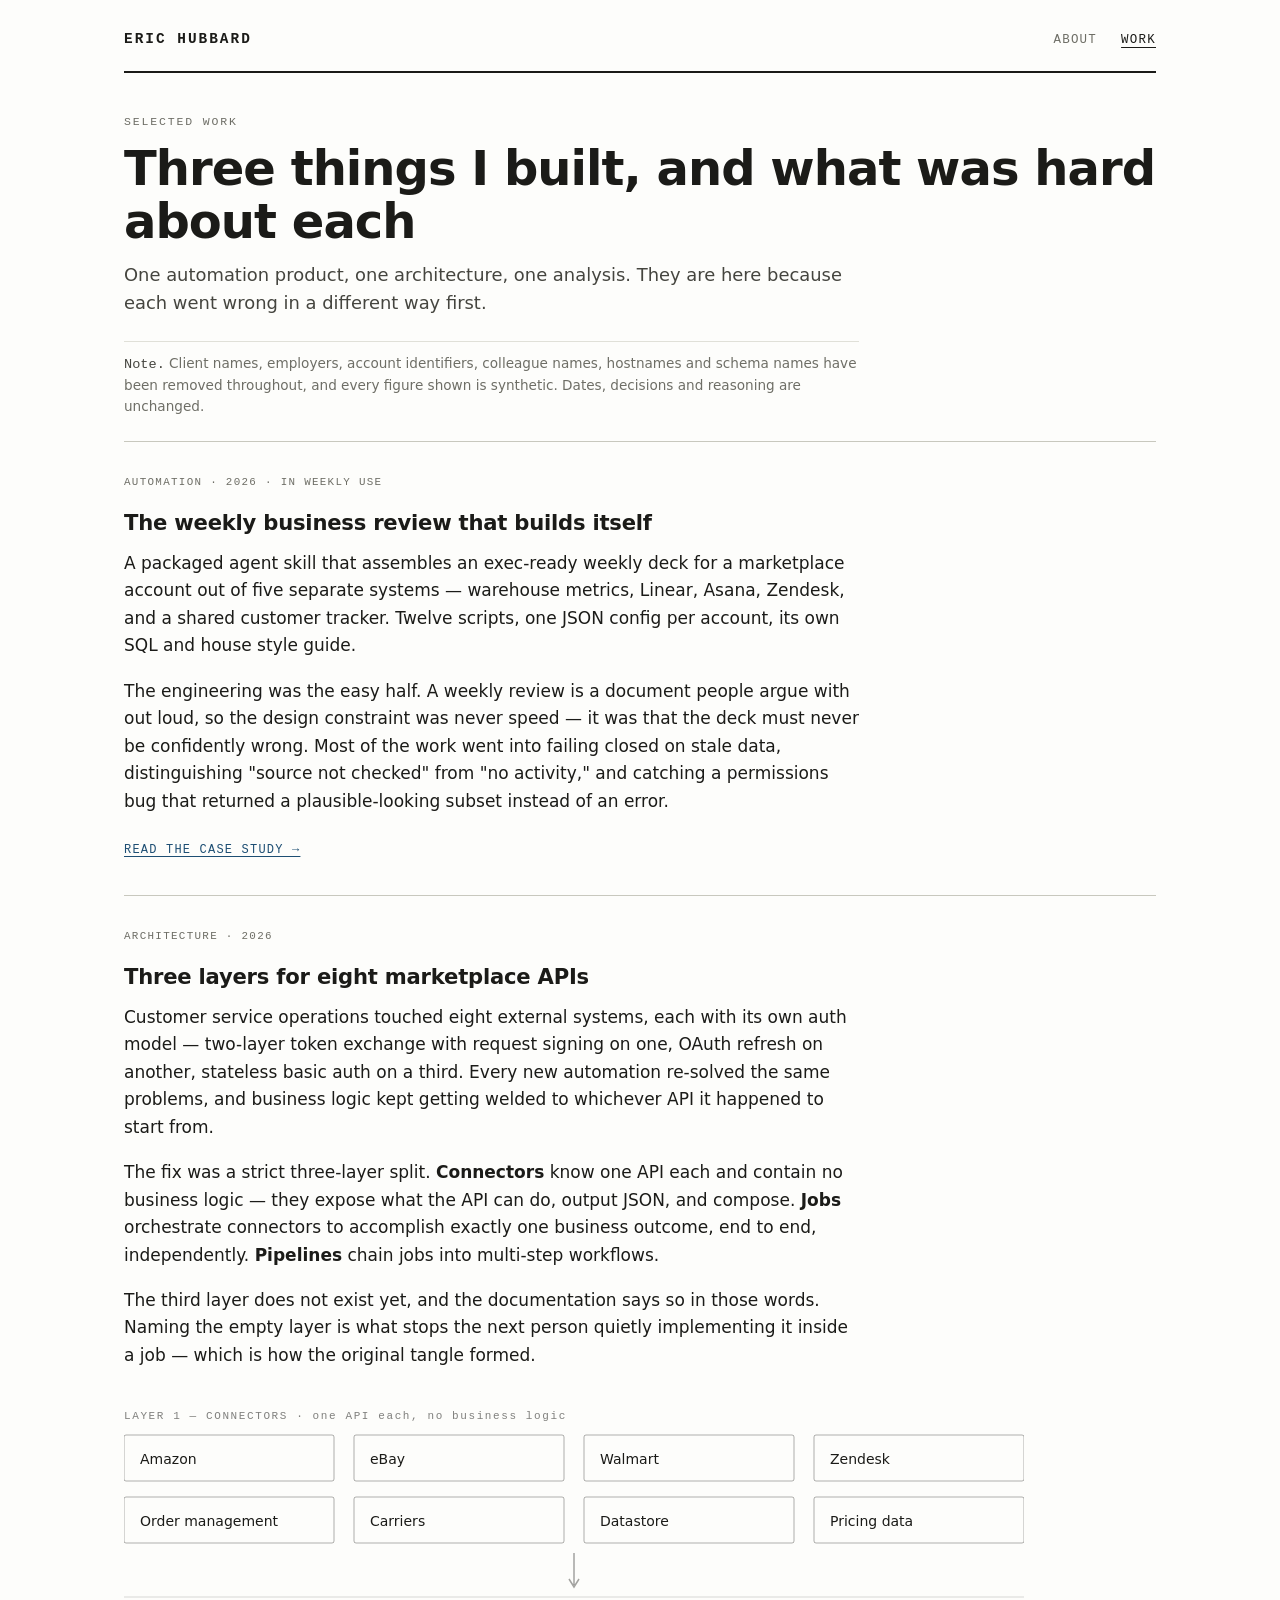
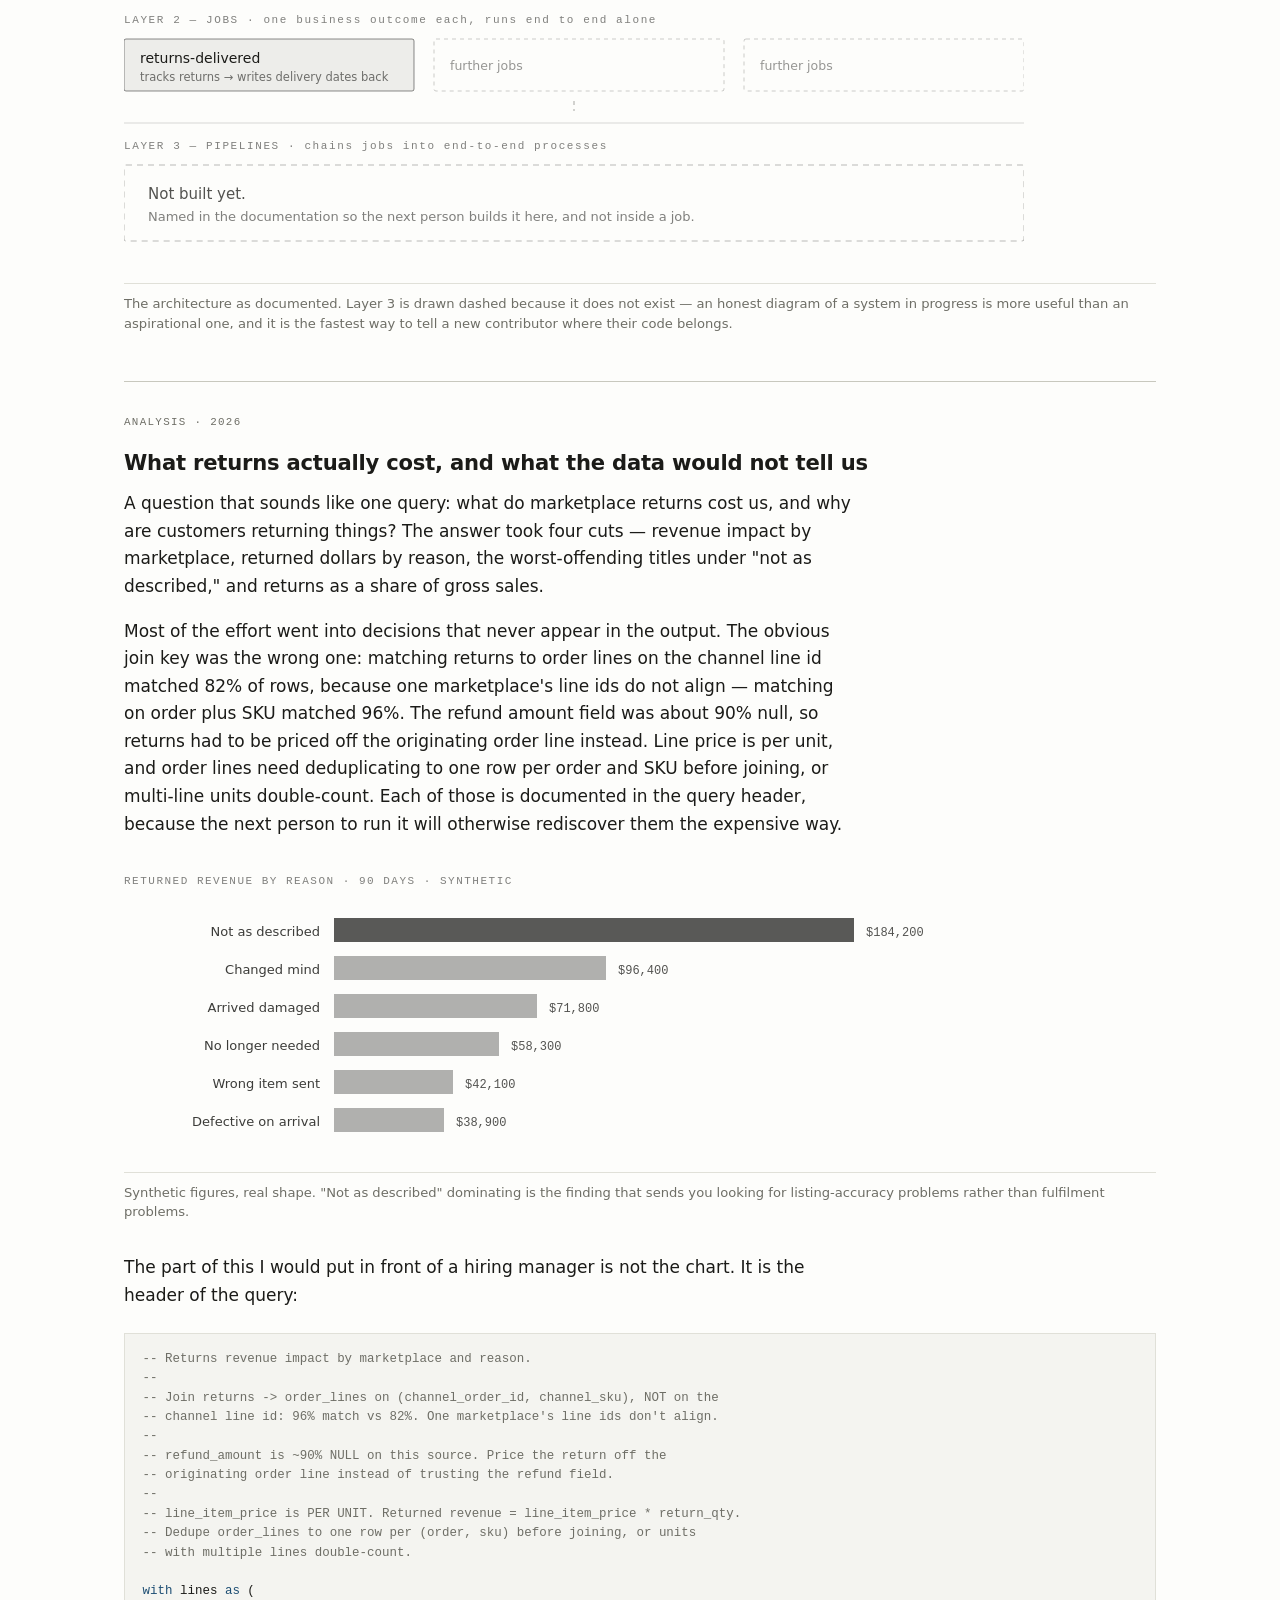
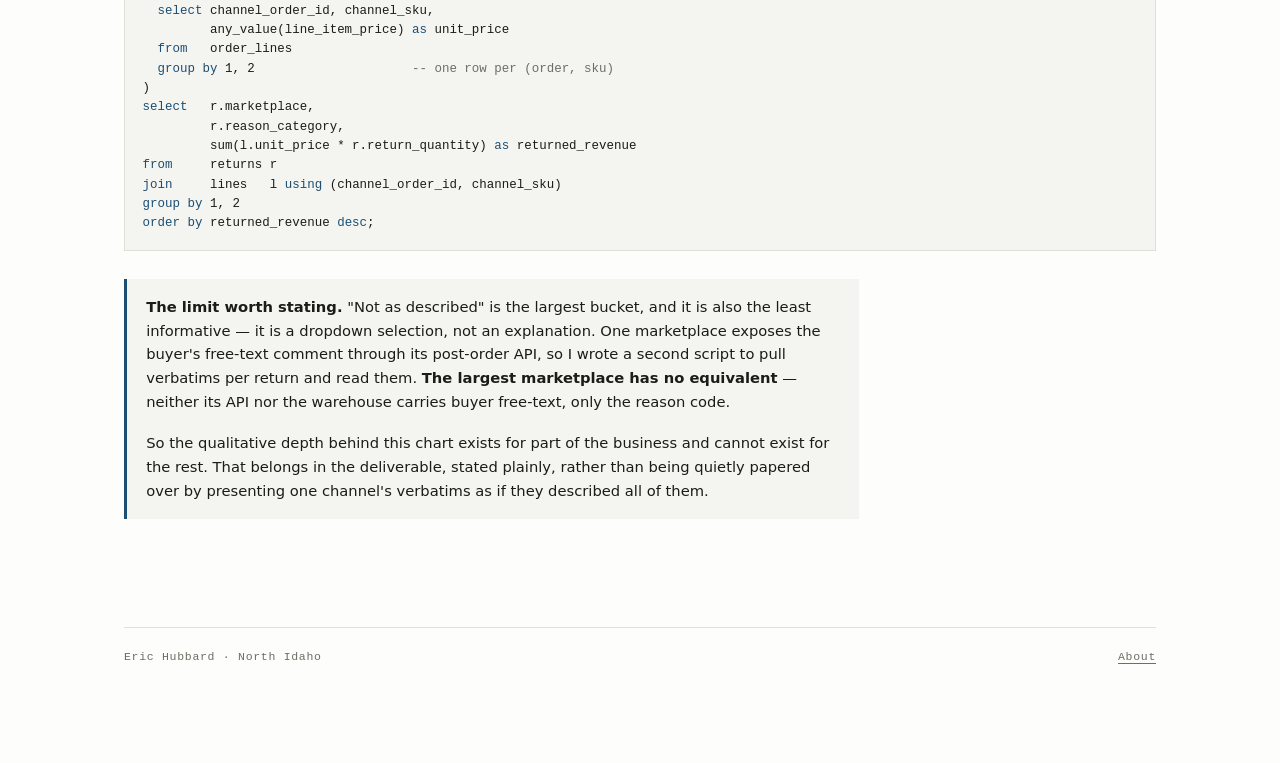
==== work/index.html @ 41212f6d "Initial site: two pages, one case study, synthetic sample deck Static HTML, one stylesheet, no build" ====
<!doctype html>
<html lang="en">
<head>
<meta charset="utf-8">
<meta name="viewport" content="width=device-width, initial-scale=1">
<title>Selected work — Eric Hubbard</title>
<meta name="description" content="Three worked examples: an agent-run weekly business review pipeline, a layered marketplace connector architecture, and a returns revenue analysis.">
<link rel="canonical" href="https://erichubbard.io/work/">
<meta property="og:title" content="Selected work — Eric Hubbard">
<meta property="og:description" content="An agent-run weekly business review pipeline, a layered marketplace connector architecture, and a returns revenue analysis.">
<meta property="og:type" content="website">
<meta property="og:url" content="https://erichubbard.io/work/">
<link rel="stylesheet" href="/style.css">
<link rel="icon" href="data:image/svg+xml,<svg xmlns='http://www.w3.org/2000/svg' viewBox='0 0 16 16'><text y='13' font-size='13' font-family='monospace' font-weight='bold'>E</text></svg>">
</head>
<body>
<div class="page">

<header class="masthead">
  <a class="wordmark" href="/">Eric Hubbard</a>
  <nav>
    <a href="/">About</a>
    <a href="/work/" aria-current="page">Work</a>
  </nav>
</header>

<main>

  <p class="eyebrow">Selected work</p>
  <h1>Three things I built, and what was hard about each</h1>
  <div class="col">
    <p class="lede">One automation product, one architecture, one analysis. They are here because
    each went wrong in a different way first.</p>
    <p class="note"><span class="marker">Note.</span> Client names, employers, account identifiers,
    colleague names, hostnames and schema names have been removed throughout, and every figure shown
    is synthetic. Dates, decisions and reasoning are unchanged.</p>
  </div>

  <!-- 1 -->
  <article class="entry">
    <p class="status">Automation · 2026 · in weekly use</p>
    <h2>The weekly business review that builds itself</h2>
    <div class="col">
      <p>A packaged agent skill that assembles an exec-ready weekly deck for a marketplace account
      out of five separate systems — warehouse metrics, Linear, Asana, Zendesk, and a shared
      customer tracker. Twelve scripts, one JSON config per account, its own SQL and house style
      guide.</p>
      <p>The engineering was the easy half. A weekly review is a document people argue with out
      loud, so the design constraint was never speed — it was that the deck must never be
      confidently wrong. Most of the work went into failing closed on stale data, distinguishing
      "source not checked" from "no activity," and catching a permissions bug that returned a
      plausible-looking subset instead of an error.</p>
      <p><a class="readmore" href="/work/wbr-exec-brief/">Read the case study →</a></p>
    </div>
  </article>

  <!-- 2 -->
  <article class="entry">
    <p class="status">Architecture · 2026</p>
    <h2>Three layers for eight marketplace APIs</h2>
    <div class="col">
      <p>Customer service operations touched eight external systems, each with its own auth model —
      two-layer token exchange with request signing on one, OAuth refresh on another, stateless
      basic auth on a third. Every new automation re-solved the same problems, and business logic
      kept getting welded to whichever API it happened to start from.</p>
      <p>The fix was a strict three-layer split. <strong>Connectors</strong> know one API each and
      contain no business logic — they expose what the API can do, output JSON, and compose.
      <strong>Jobs</strong> orchestrate connectors to accomplish exactly one business outcome, end
      to end, independently. <strong>Pipelines</strong> chain jobs into multi-step workflows.</p>
      <p>The third layer does not exist yet, and the documentation says so in those words. Naming
      the empty layer is what stops the next person quietly implementing it inside a job — which is
      how the original tangle formed.</p>
    </div>

    <figure>
      <div class="fig-scroll">
      <svg viewBox="0 0 900 470" role="img" aria-labelledby="archtitle archdesc" style="max-width:900px">
        <title id="archtitle">Three-layer connector architecture</title>
        <desc id="archdesc">Layer one holds eight single-purpose API connectors. Layer two holds jobs that orchestrate them, of which one is built. Layer three, pipelines, is drawn dashed because it has not been built.</desc>
        <g fill="none" stroke="currentColor" opacity="0.16">
          <line x1="0" y1="196" x2="900" y2="196" stroke-width="1"/>
          <line x1="0" y1="322" x2="900" y2="322" stroke-width="1"/>
        </g>

        <!-- layer 1 -->
        <text x="0" y="18" font-family="ui-monospace, Menlo, monospace" font-size="11" letter-spacing="1.6" fill="currentColor" opacity="0.55">LAYER 1 — CONNECTORS · one API each, no business logic</text>
        <g font-family="ui-sans-serif, system-ui, sans-serif" font-size="14" fill="currentColor">
          <g stroke="currentColor" stroke-opacity="0.35" fill="none">
            <rect x="0"   y="34" width="210" height="46" rx="2"/>
            <rect x="230" y="34" width="210" height="46" rx="2"/>
            <rect x="460" y="34" width="210" height="46" rx="2"/>
            <rect x="690" y="34" width="210" height="46" rx="2"/>
            <rect x="0"   y="96" width="210" height="46" rx="2"/>
            <rect x="230" y="96" width="210" height="46" rx="2"/>
            <rect x="460" y="96" width="210" height="46" rx="2"/>
            <rect x="690" y="96" width="210" height="46" rx="2"/>
          </g>
          <text x="16"  y="63">Amazon</text>
          <text x="246" y="63">eBay</text>
          <text x="476" y="63">Walmart</text>
          <text x="706" y="63">Zendesk</text>
          <text x="16"  y="125">Order management</text>
          <text x="246" y="125">Carriers</text>
          <text x="476" y="125">Datastore</text>
          <text x="706" y="125">Pricing data</text>
        </g>

        <!-- arrow -->
        <g stroke="currentColor" stroke-opacity="0.4" fill="none">
          <line x1="450" y1="152" x2="450" y2="184" stroke-width="1.5"/>
          <path d="M445 178 L450 186 L455 178" stroke-width="1.5"/>
        </g>

        <!-- layer 2 -->
        <text x="0" y="222" font-family="ui-monospace, Menlo, monospace" font-size="11" letter-spacing="1.6" fill="currentColor" opacity="0.55">LAYER 2 — JOBS · one business outcome each, runs end to end alone</text>
        <g font-family="ui-sans-serif, system-ui, sans-serif" font-size="14" fill="currentColor">
          <rect x="0" y="238" width="290" height="52" rx="2" fill="currentColor" fill-opacity="0.07" stroke="currentColor" stroke-opacity="0.5"/>
          <text x="16" y="262">returns-delivered</text>
          <text x="16" y="280" font-size="11.5" opacity="0.6">tracks returns → writes delivery dates back</text>

          <g stroke="currentColor" stroke-opacity="0.22" stroke-dasharray="4 4" fill="none">
            <rect x="310" y="238" width="290" height="52" rx="2"/>
            <rect x="620" y="238" width="280" height="52" rx="2"/>
          </g>
          <text x="326" y="269" font-size="12.5" opacity="0.45">further jobs</text>
          <text x="636" y="269" font-size="12.5" opacity="0.45">further jobs</text>
        </g>

        <!-- arrow -->
        <g stroke="currentColor" stroke-opacity="0.25" fill="none" stroke-dasharray="4 4">
          <line x1="450" y1="300" x2="450" y2="310" stroke-width="1.5"/>
        </g>

        <!-- layer 3 -->
        <text x="0" y="348" font-family="ui-monospace, Menlo, monospace" font-size="11" letter-spacing="1.6" fill="currentColor" opacity="0.55">LAYER 3 — PIPELINES · chains jobs into end-to-end processes</text>
        <rect x="0" y="364" width="900" height="76" rx="2" fill="none" stroke="currentColor" stroke-opacity="0.3" stroke-dasharray="6 5"/>
        <text x="24" y="398" font-family="ui-sans-serif, system-ui, sans-serif" font-size="15" fill="currentColor" opacity="0.75">Not built yet.</text>
        <text x="24" y="420" font-family="ui-sans-serif, system-ui, sans-serif" font-size="13" fill="currentColor" opacity="0.55">Named in the documentation so the next person builds it here, and not inside a job.</text>
      </svg>
      </div>
      <figcaption>The architecture as documented. Layer 3 is drawn dashed because it does not exist —
      an honest diagram of a system in progress is more useful than an aspirational one, and it is
      the fastest way to tell a new contributor where their code belongs.</figcaption>
    </figure>
  </article>

  <!-- 3 -->
  <article class="entry">
    <p class="status">Analysis · 2026</p>
    <h2>What returns actually cost, and what the data would not tell us</h2>
    <div class="col">
      <p>A question that sounds like one query: what do marketplace returns cost us, and why are
      customers returning things? The answer took four cuts — revenue impact by marketplace, returned
      dollars by reason, the worst-offending titles under "not as described," and returns as a share
      of gross sales.</p>
      <p>Most of the effort went into decisions that never appear in the output. The obvious join key
      was the wrong one: matching returns to order lines on the channel line id matched 82% of rows,
      because one marketplace's line ids do not align — matching on order plus SKU matched 96%. The
      refund amount field was about 90% null, so returns had to be priced off the originating order
      line instead. Line price is per unit, and order lines need deduplicating to one row per order
      and SKU before joining, or multi-line units double-count. Each of those is documented in the
      query header, because the next person to run it will otherwise rediscover them the expensive
      way.</p>
    </div>

    <figure>
      <div class="fig-scroll chart">
      <svg viewBox="0 0 860 290" role="img" aria-labelledby="rettitle retdesc" style="max-width:860px">
        <title id="rettitle">Returned revenue by reason category</title>
        <desc id="retdesc">Horizontal bar chart of synthetic returned revenue by reason. Not as described leads at 184,200 dollars, followed by changed mind at 96,400, arrived damaged at 71,800, no longer needed at 58,300, wrong item sent at 42,100 and defective on arrival at 38,900.</desc>
        <g font-family="ui-sans-serif, system-ui, sans-serif" font-size="13" fill="currentColor">
          <text x="0" y="14" font-family="ui-monospace, Menlo, monospace" font-size="11" letter-spacing="1.5" opacity="0.55">RETURNED REVENUE BY REASON · 90 DAYS · SYNTHETIC</text>

          <g text-anchor="end" opacity="0.85">
            <text x="196" y="66">Not as described</text>
            <text x="196" y="104">Changed mind</text>
            <text x="196" y="142">Arrived damaged</text>
            <text x="196" y="180">No longer needed</text>
            <text x="196" y="218">Wrong item sent</text>
            <text x="196" y="256">Defective on arrival</text>
          </g>

          <g fill="currentColor">
            <rect x="210" y="48"  width="520" height="24" opacity="0.72"/>
            <rect x="210" y="86"  width="272" height="24" opacity="0.34"/>
            <rect x="210" y="124" width="203" height="24" opacity="0.34"/>
            <rect x="210" y="162" width="165" height="24" opacity="0.34"/>
            <rect x="210" y="200" width="119" height="24" opacity="0.34"/>
            <rect x="210" y="238" width="110" height="24" opacity="0.34"/>
          </g>

          <g font-family="ui-monospace, Menlo, monospace" font-size="12" opacity="0.75">
            <text x="742" y="66">$184,200</text>
            <text x="494" y="104">$96,400</text>
            <text x="425" y="142">$71,800</text>
            <text x="387" y="180">$58,300</text>
            <text x="341" y="218">$42,100</text>
            <text x="332" y="256">$38,900</text>
          </g>
        </g>
      </svg>
      </div>
      <figcaption>Synthetic figures, real shape. "Not as described" dominating is the finding that
      sends you looking for listing-accuracy problems rather than fulfilment problems.</figcaption>
    </figure>

    <div class="col">
      <p>The part of this I would put in front of a hiring manager is not the chart. It is the
      header of the query:</p>
    </div>

<pre><code><span class="c">-- Returns revenue impact by marketplace and reason.
--
-- Join returns -> order_lines on (channel_order_id, channel_sku), NOT on the
-- channel line id: 96% match vs 82%. One marketplace's line ids don't align.
--
-- refund_amount is ~90% NULL on this source. Price the return off the
-- originating order line instead of trusting the refund field.
--
-- line_item_price is PER UNIT. Returned revenue = line_item_price * return_qty.
-- Dedupe order_lines to one row per (order, sku) before joining, or units
-- with multiple lines double-count.</span>

<span class="k">with</span> lines <span class="k">as</span> (
  <span class="k">select</span> channel_order_id, channel_sku,
         any_value(line_item_price) <span class="k">as</span> unit_price
  <span class="k">from</span>   order_lines
  <span class="k">group by</span> 1, 2                     <span class="c">-- one row per (order, sku)</span>
)
<span class="k">select</span>   r.marketplace,
         r.reason_category,
         sum(l.unit_price * r.return_quantity) <span class="k">as</span> returned_revenue
<span class="k">from</span>     returns r
<span class="k">join</span>     lines   l <span class="k">using</span> (channel_order_id, channel_sku)
<span class="k">group by</span> 1, 2
<span class="k">order by</span> returned_revenue <span class="k">desc</span>;</code></pre>

    <div class="col">
      <div class="callout">
        <p><strong>The limit worth stating.</strong> "Not as described" is the largest bucket, and it
        is also the least informative — it is a dropdown selection, not an explanation. One
        marketplace exposes the buyer's free-text comment through its post-order API, so I wrote a
        second script to pull verbatims per return and read them. <strong>The largest marketplace has
        no equivalent</strong> — neither its API nor the warehouse carries buyer free-text, only the
        reason code.</p>
        <p>So the qualitative depth behind this chart exists for part of the business and cannot
        exist for the rest. That belongs in the deliverable, stated plainly, rather than being
        quietly papered over by presenting one channel's verbatims as if they described all of them.</p>
      </div>
    </div>
  </article>

</main>

<footer class="site-foot">
  <span>Eric Hubbard · North Idaho</span>
  <span><a href="/">About</a></span>
</footer>

</div>
</body>
</html>
---- style.css ----
/* erichubbard.io — data-document register
   One stylesheet, no build step, no external requests. */

:root {
  --paper:      #fdfdfb;
  --paper-sunk: #f4f4f0;
  --ink:        #1b1b18;
  --ink-soft:   #45453f;
  --ink-muted:  #6e6e66;
  --rule:       #e0e0d8;
  --rule-hard:  #c8c8be;
  --accent:     #1d4e73;
  --pos:        #2c6a4c;
  --neg:        #97302c;

  --sans: ui-sans-serif, system-ui, -apple-system, "Segoe UI", Roboto, "Helvetica Neue", Arial, sans-serif;
  --mono: ui-monospace, SFMono-Regular, "SF Mono", Menlo, Consolas, "Liberation Mono", monospace;

  --measure: 68ch;
  --wide: 1080px;
}

@media (prefers-color-scheme: dark) {
  :root:not([data-theme="light"]) {
    --paper:      #131315;
    --paper-sunk: #1b1b1e;
    --ink:        #e9e9e3;
    --ink-soft:   #c2c2ba;
    --ink-muted:  #8c8c84;
    --rule:       #2c2c30;
    --rule-hard:  #3d3d42;
    --accent:     #7fb2d8;
    --pos:        #6fbf94;
    --neg:        #e08b86;
  }
}

*, *::before, *::after { box-sizing: border-box; }

html { -webkit-text-size-adjust: 100%; }

body {
  margin: 0;
  background: var(--paper);
  color: var(--ink);
  font-family: var(--sans);
  font-size: 17px;
  line-height: 1.62;
  font-feature-settings: "kern" 1;
  -webkit-font-smoothing: antialiased;
}

/* ---------- layout ---------- */

.page {
  max-width: var(--wide);
  margin: 0 auto;
  padding: 0 1.5rem 6rem;
}

.col { max-width: var(--measure); }

.rule { border: 0; border-top: 1px solid var(--rule); margin: 3rem 0; }
.rule-hard { border-top-color: var(--rule-hard); }

/* ---------- masthead ---------- */

.masthead {
  display: flex;
  flex-wrap: wrap;
  gap: 1rem 2rem;
  align-items: baseline;
  justify-content: space-between;
  padding: 1.75rem 0 1.25rem;
  border-bottom: 2px solid var(--ink);
  margin-bottom: 2.5rem;
}

.masthead .wordmark {
  font-family: var(--mono);
  font-size: 0.9rem;
  letter-spacing: 0.14em;
  text-transform: uppercase;
  font-weight: 700;
  color: var(--ink);
  text-decoration: none;
}

.masthead nav {
  display: flex;
  gap: 1.5rem;
  font-family: var(--mono);
  font-size: 0.78rem;
  letter-spacing: 0.1em;
  text-transform: uppercase;
}

.masthead nav a { color: var(--ink-muted); text-decoration: none; }
.masthead nav a:hover,
.masthead nav a[aria-current="page"] { color: var(--ink); text-decoration: underline; text-underline-offset: 4px; }

/* ---------- type ---------- */

h1 {
  font-size: clamp(2rem, 1.4rem + 2.4vw, 3rem);
  line-height: 1.12;
  letter-spacing: -0.02em;
  margin: 0 0 0.75rem;
  font-weight: 650;
}

h2 {
  font-size: 1.32rem;
  line-height: 1.28;
  letter-spacing: -0.01em;
  margin: 3rem 0 0.85rem;
  font-weight: 640;
}

h3 {
  font-size: 1.02rem;
  margin: 2rem 0 0.5rem;
  font-weight: 640;
}

p { margin: 0 0 1.1rem; }

a { color: var(--accent); text-underline-offset: 3px; }

.eyebrow {
  font-family: var(--mono);
  font-size: 0.72rem;
  letter-spacing: 0.16em;
  text-transform: uppercase;
  color: var(--ink-muted);
  margin: 0 0 0.6rem;
}

.lede {
  font-size: 1.12rem;
  line-height: 1.55;
  color: var(--ink-soft);
}

.standfirst {
  font-size: 1.05rem;
  color: var(--ink-soft);
  border-left: 3px solid var(--rule-hard);
  padding-left: 1.1rem;
  margin: 0 0 2rem;
}

strong { font-weight: 640; }

/* ---------- metadata block ---------- */

.meta {
  display: grid;
  grid-template-columns: repeat(auto-fit, minmax(150px, 1fr));
  gap: 1.25rem 2rem;
  padding: 1.1rem 0;
  border-top: 1px solid var(--rule);
  border-bottom: 1px solid var(--rule);
  margin: 0 0 2.5rem;
}

.meta dt {
  font-family: var(--mono);
  font-size: 0.66rem;
  letter-spacing: 0.14em;
  text-transform: uppercase;
  color: var(--ink-muted);
  margin-bottom: 0.3rem;
}

.meta dd { margin: 0; font-size: 0.92rem; line-height: 1.4; }

/* ---------- tables ---------- */

.table-wrap { margin: 1.5rem 0; }

table {
  width: 100%;
  border-collapse: collapse;
  font-size: 0.88rem;
}

caption {
  text-align: left;
  font-family: var(--mono);
  font-size: 0.68rem;
  letter-spacing: 0.14em;
  text-transform: uppercase;
  color: var(--ink-muted);
  padding-bottom: 0.6rem;
}

th, td {
  text-align: right;
  padding: 0.5rem 0.7rem;
  border-bottom: 1px solid var(--rule);
}

th:first-child, td:first-child { text-align: left; padding-left: 0; }
th:last-child,  td:last-child  { padding-right: 0; }

thead th {
  font-family: var(--mono);
  font-size: 0.66rem;
  letter-spacing: 0.1em;
  text-transform: uppercase;
  color: var(--ink-muted);
  font-weight: 500;
  border-bottom: 1px solid var(--rule-hard);
}

tbody td.num, tbody th.num { font-family: var(--mono); font-variant-numeric: tabular-nums; }
tbody th { font-weight: 500; }

.pos { color: var(--pos); }
.neg { color: var(--neg); }

/* Small-screen table plan: metric tables restack as labelled rows rather than
   scrolling sideways. Any table that opts out keeps a scroll container. */
@media (max-width: 620px) {
  table.stack thead { position: absolute; width: 1px; height: 1px; overflow: hidden; clip: rect(0 0 0 0); }
  table.stack tbody tr {
    display: block;
    padding: 0.7rem 0;
    border-bottom: 1px solid var(--rule);
  }
  table.stack tbody th, table.stack tbody td { border: 0; padding: 0.12rem 0; display: flex; justify-content: space-between; gap: 1.5rem; text-align: right; }
  table.stack tbody th:first-child, table.stack tbody td:first-child { padding-left: 0; }
  table.stack tbody tr > :first-child {
    font-weight: 640;
    margin-bottom: 0.3rem;
    display: block;
    text-align: left;
  }
  table.stack tbody td::before {
    content: attr(data-label);
    font-family: var(--mono);
    font-size: 0.64rem;
    letter-spacing: 0.12em;
    text-transform: uppercase;
    color: var(--ink-muted);
    text-align: left;
  }
  .scroll-x { overflow-x: auto; }
}

/* ---------- figures, notes, code ---------- */

figure { margin: 2rem 0; }

figure svg { display: block; width: 100%; height: auto; }

/* Diagrams carry their own type, so scaling them to a phone width makes the
   labels unreadable. Below their legibility floor they scroll instead. */
.fig-scroll { overflow-x: auto; overscroll-behavior-x: contain; }
.fig-scroll > svg { min-width: 660px; }
.fig-scroll.chart > svg { min-width: 560px; }

figcaption {
  font-size: 0.82rem;
  color: var(--ink-muted);
  line-height: 1.5;
  margin-top: 0.75rem;
  padding-top: 0.6rem;
  border-top: 1px solid var(--rule);
}

.note {
  font-size: 0.85rem;
  line-height: 1.55;
  color: var(--ink-muted);
  border-top: 1px solid var(--rule);
  padding-top: 0.7rem;
  margin: 1.5rem 0;
}

.note .marker { font-family: var(--mono); color: var(--ink-soft); }

.callout {
  background: var(--paper-sunk);
  border-left: 3px solid var(--accent);
  padding: 1rem 1.2rem;
  margin: 1.75rem 0;
  font-size: 0.92rem;
}
.callout p:last-child { margin-bottom: 0; }

pre {
  background: var(--paper-sunk);
  border: 1px solid var(--rule);
  padding: 1rem 1.1rem;
  overflow-x: auto;
  font-family: var(--mono);
  font-size: 0.78rem;
  line-height: 1.55;
  margin: 1.5rem 0;
}

code { font-family: var(--mono); font-size: 0.86em; }
pre code { font-size: inherit; }

.c { color: var(--ink-muted); }
.k { color: var(--accent); }

/* ---------- judgment call list ---------- */

.calls { list-style: none; margin: 1.5rem 0; padding: 0; counter-reset: call; }

.calls > li {
  counter-increment: call;
  border-top: 1px solid var(--rule);
  padding: 1.1rem 0 0.4rem 3rem;
  position: relative;
}

.calls > li::before {
  content: counter(call, decimal-leading-zero);
  position: absolute;
  left: 0;
  top: 1.15rem;
  font-family: var(--mono);
  font-size: 0.78rem;
  color: var(--ink-muted);
}

.calls h3 { margin: 0 0 0.4rem; }
.calls p { font-size: 0.94rem; margin-bottom: 0.8rem; }

/* ---------- work index cards ---------- */

.entry {
  border-top: 1px solid var(--rule-hard);
  padding: 2rem 0 1rem;
}

.entry h2 { margin-top: 0; }

.entry .status {
  font-family: var(--mono);
  font-size: 0.68rem;
  letter-spacing: 0.12em;
  text-transform: uppercase;
  color: var(--ink-muted);
}

.readmore {
  font-family: var(--mono);
  font-size: 0.75rem;
  letter-spacing: 0.1em;
  text-transform: uppercase;
  display: inline-block;
  margin-top: 0.5rem;
}

/* ---------- about page ---------- */

.intro {
  display: grid;
  grid-template-columns: 132px 1fr;
  gap: 2rem;
  align-items: start;
  margin-bottom: 2.5rem;
}

.intro img {
  width: 132px;
  height: 132px;
  object-fit: cover;
  border-radius: 2px;
  filter: grayscale(0.55) contrast(1.03);
  background: var(--paper-sunk);
}

.photo-placeholder {
  width: 132px;
  height: 132px;
  background: var(--paper-sunk);
  border: 1px dashed var(--rule-hard);
  display: grid;
  place-items: center;
  font-family: var(--mono);
  font-size: 0.6rem;
  letter-spacing: 0.1em;
  text-transform: uppercase;
  color: var(--ink-muted);
  text-align: center;
  padding: 0.5rem;
}

@media (max-width: 560px) {
  .intro { grid-template-columns: 1fr; gap: 1.25rem; }
}

.roles { margin: 1.5rem 0; }

.role {
  display: grid;
  grid-template-columns: 1fr auto;
  gap: 0.35rem 1.5rem;
  padding: 0.95rem 0;
  border-top: 1px solid var(--rule);
}

.role .title { font-weight: 620; }
.role .org { color: var(--ink-soft); font-size: 0.94rem; grid-column: 1; }
.role .when {
  font-family: var(--mono);
  font-size: 0.74rem;
  color: var(--ink-muted);
  white-space: nowrap;
  grid-row: 1;
  grid-column: 2;
  padding-top: 0.2rem;
}

.skills {
  font-size: 0.9rem;
  color: var(--ink-soft);
  line-height: 1.9;
}

.contact {
  display: flex;
  flex-wrap: wrap;
  gap: 0.6rem 1.75rem;
  font-family: var(--mono);
  font-size: 0.84rem;
  padding: 1rem 0;
  border-top: 1px solid var(--rule);
  border-bottom: 1px solid var(--rule);
}

/* ---------- footer ---------- */

.site-foot {
  border-top: 1px solid var(--rule);
  margin-top: 4rem;
  padding-top: 1.25rem;
  font-family: var(--mono);
  font-size: 0.72rem;
  letter-spacing: 0.06em;
  color: var(--ink-muted);
  display: flex;
  flex-wrap: wrap;
  gap: 0.5rem 1.5rem;
  justify-content: space-between;
}

.site-foot a { color: var(--ink-muted); }

/* ---------- synthetic-data banner ---------- */

.synthetic-banner {
  background: var(--paper-sunk);
  border: 1px solid var(--rule-hard);
  border-left: 3px solid var(--neg);
  padding: 0.85rem 1.1rem;
  font-size: 0.85rem;
  line-height: 1.5;
  margin: 0 0 2rem;
  color: var(--ink-soft);
}

.synthetic-banner strong { color: var(--ink); }
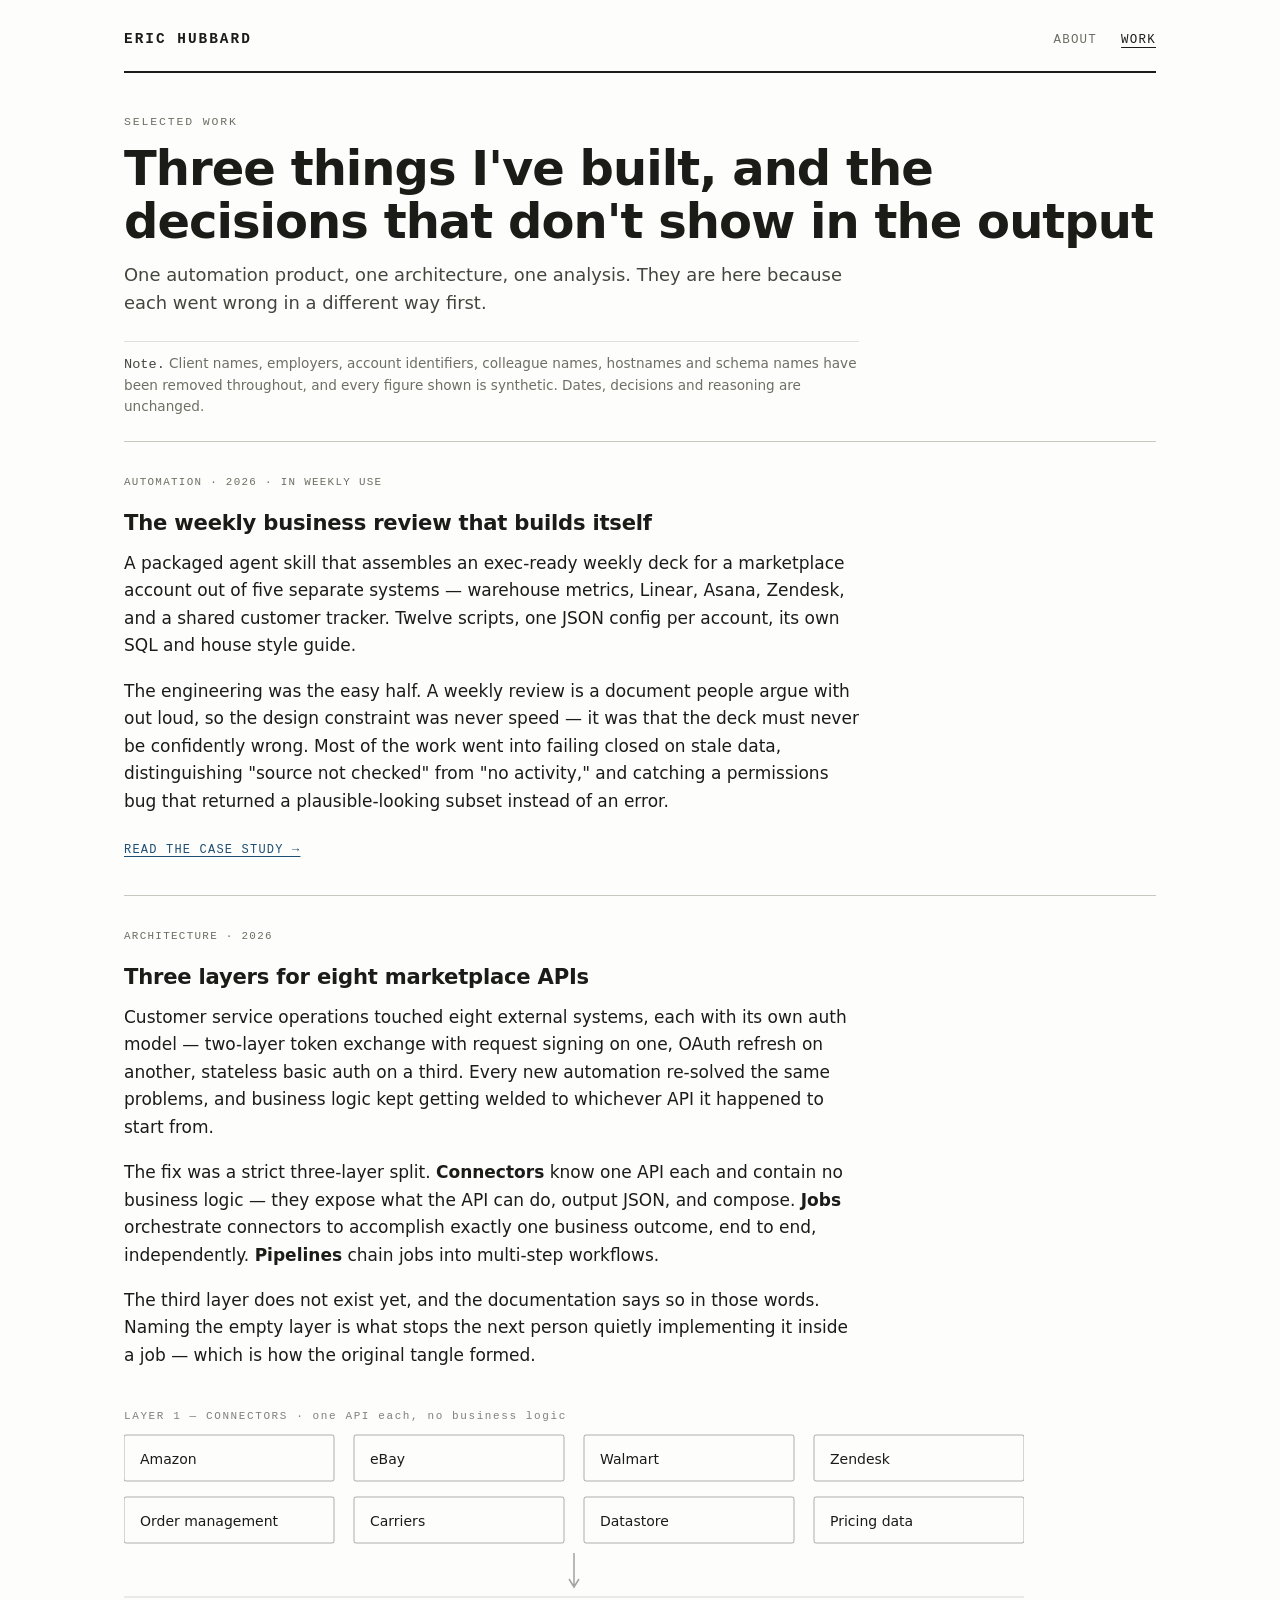
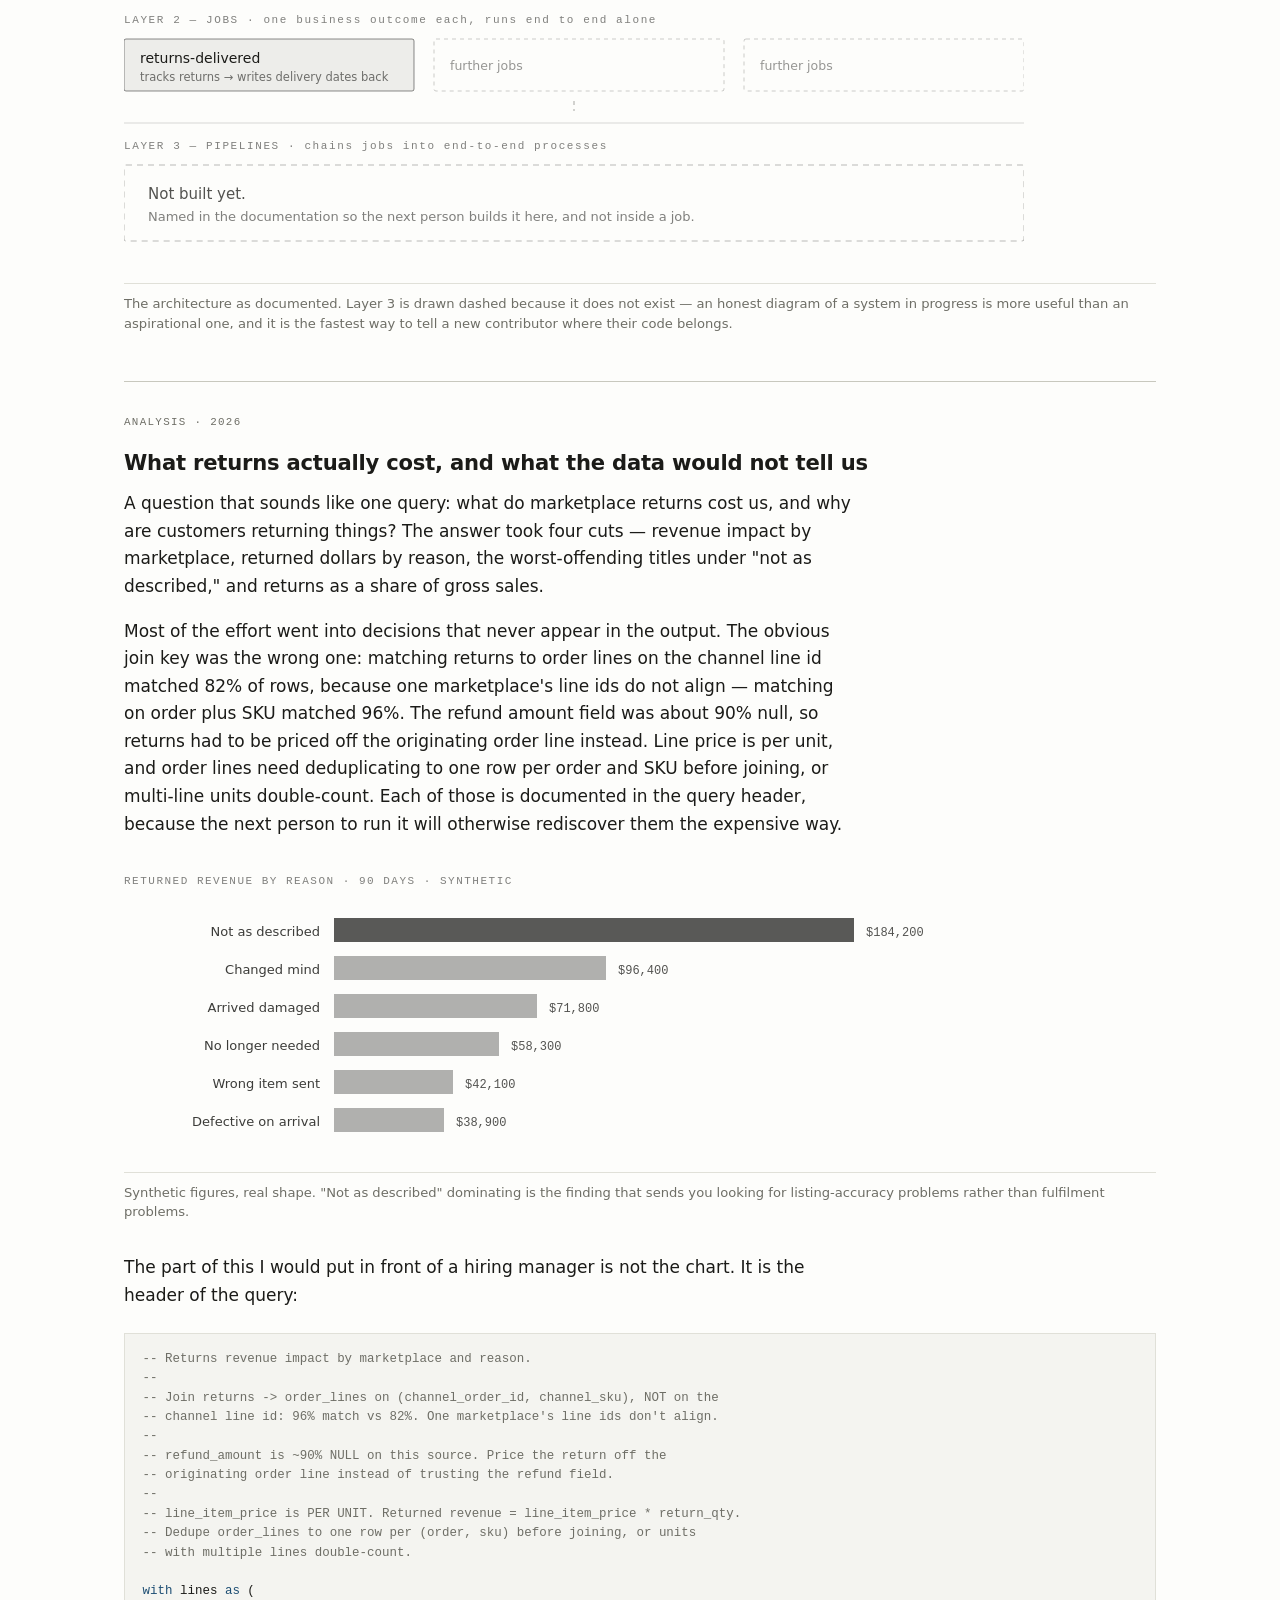
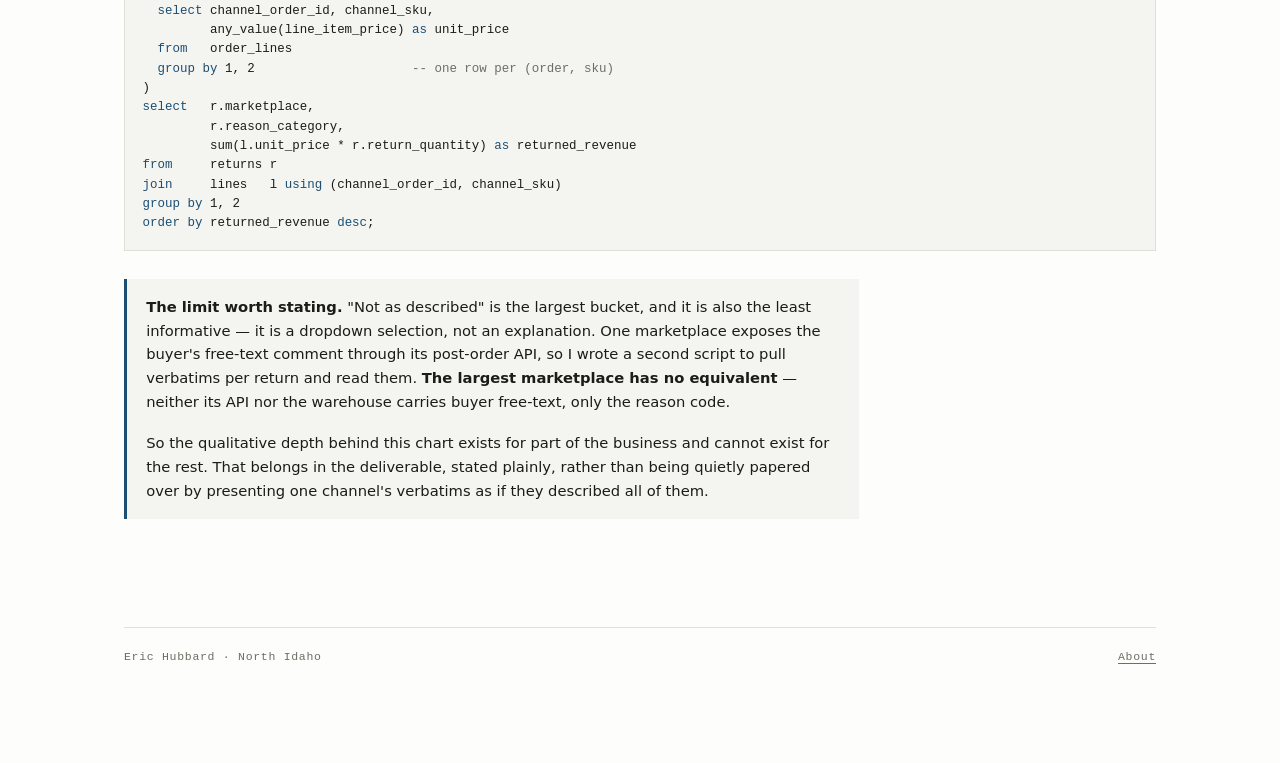
==== commit 51992104: "Add trend charts to the sample deck; rework both page headlines Four 13-week charts generated into t" ====
--- a/work/index.html
+++ b/work/index.html
@@ -27,7 +27,7 @@
 <main>
 
   <p class="eyebrow">Selected work</p>
-  <h1>Three things I built, and what was hard about each</h1>
+  <h1>Three things I've built, and the decisions that don't show in the output</h1>
   <div class="col">
     <p class="lede">One automation product, one architecture, one analysis. They are here because
     each went wrong in a different way first.</p>
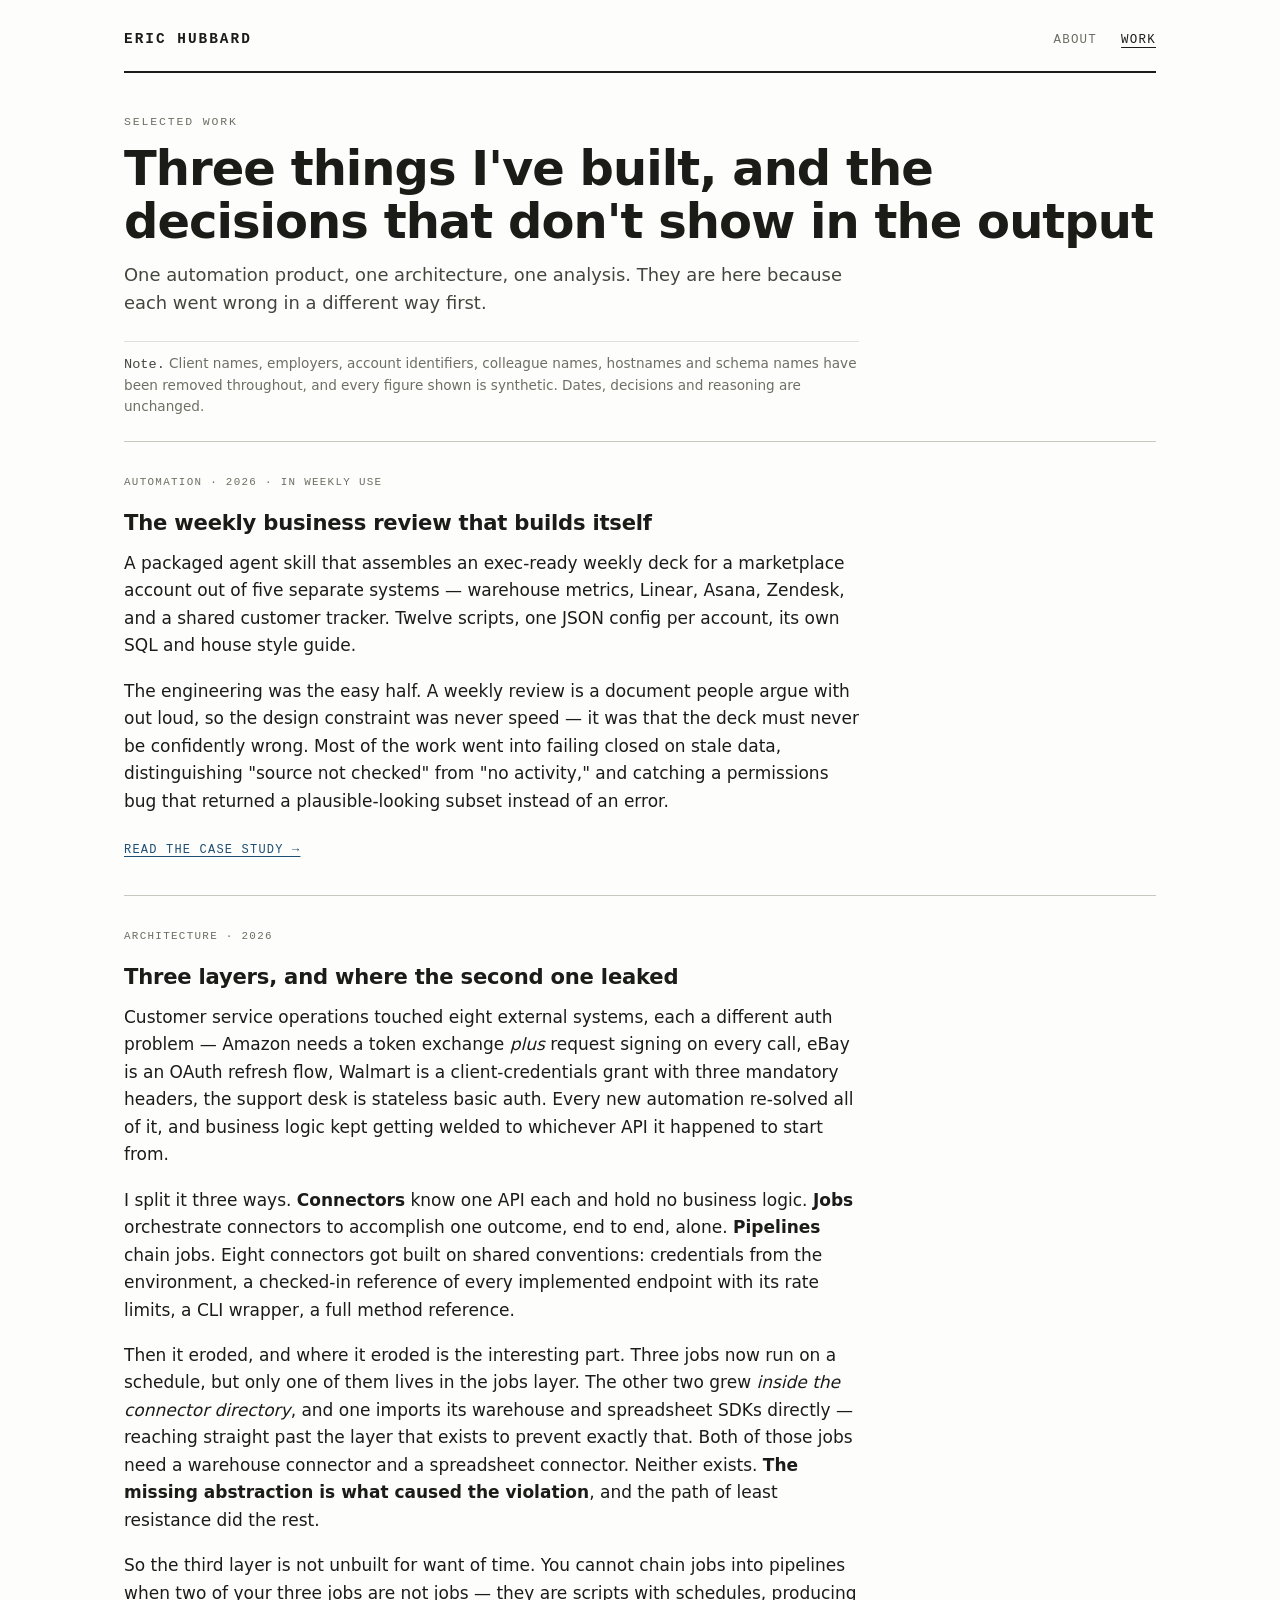
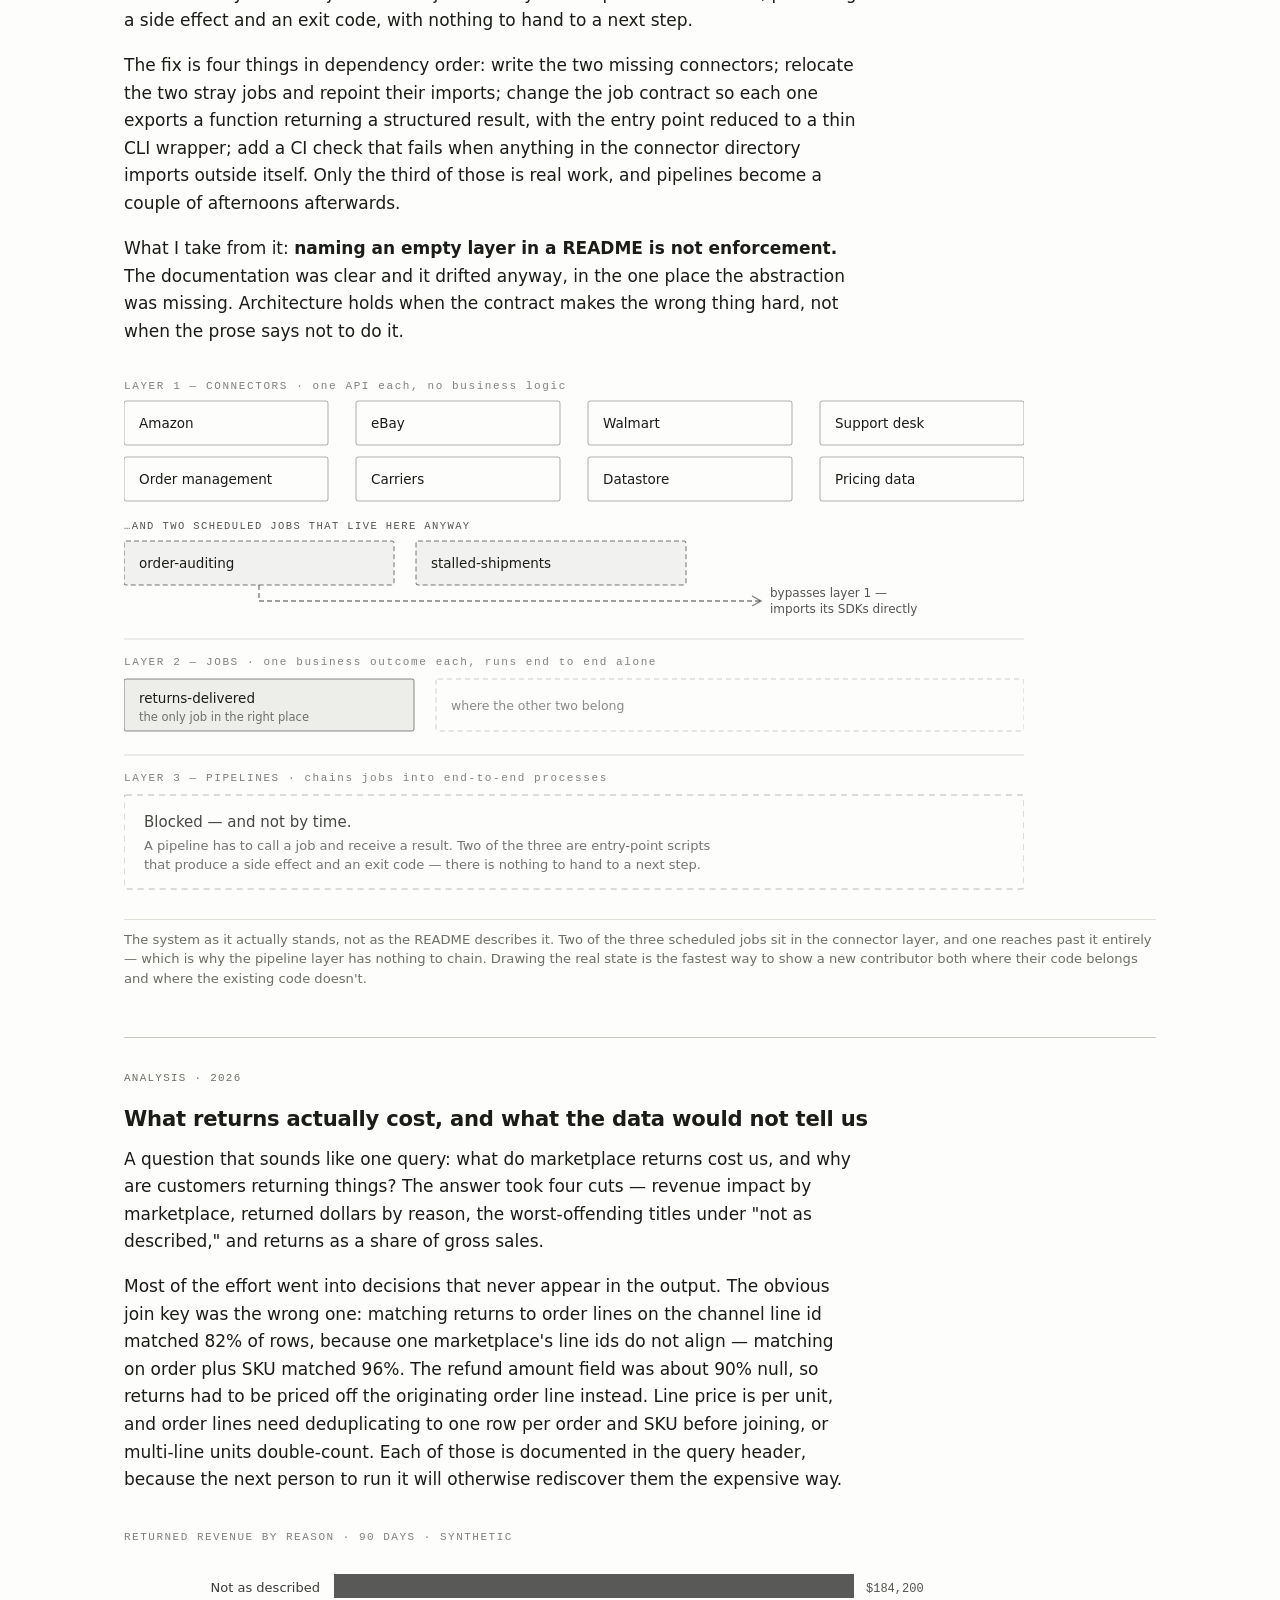
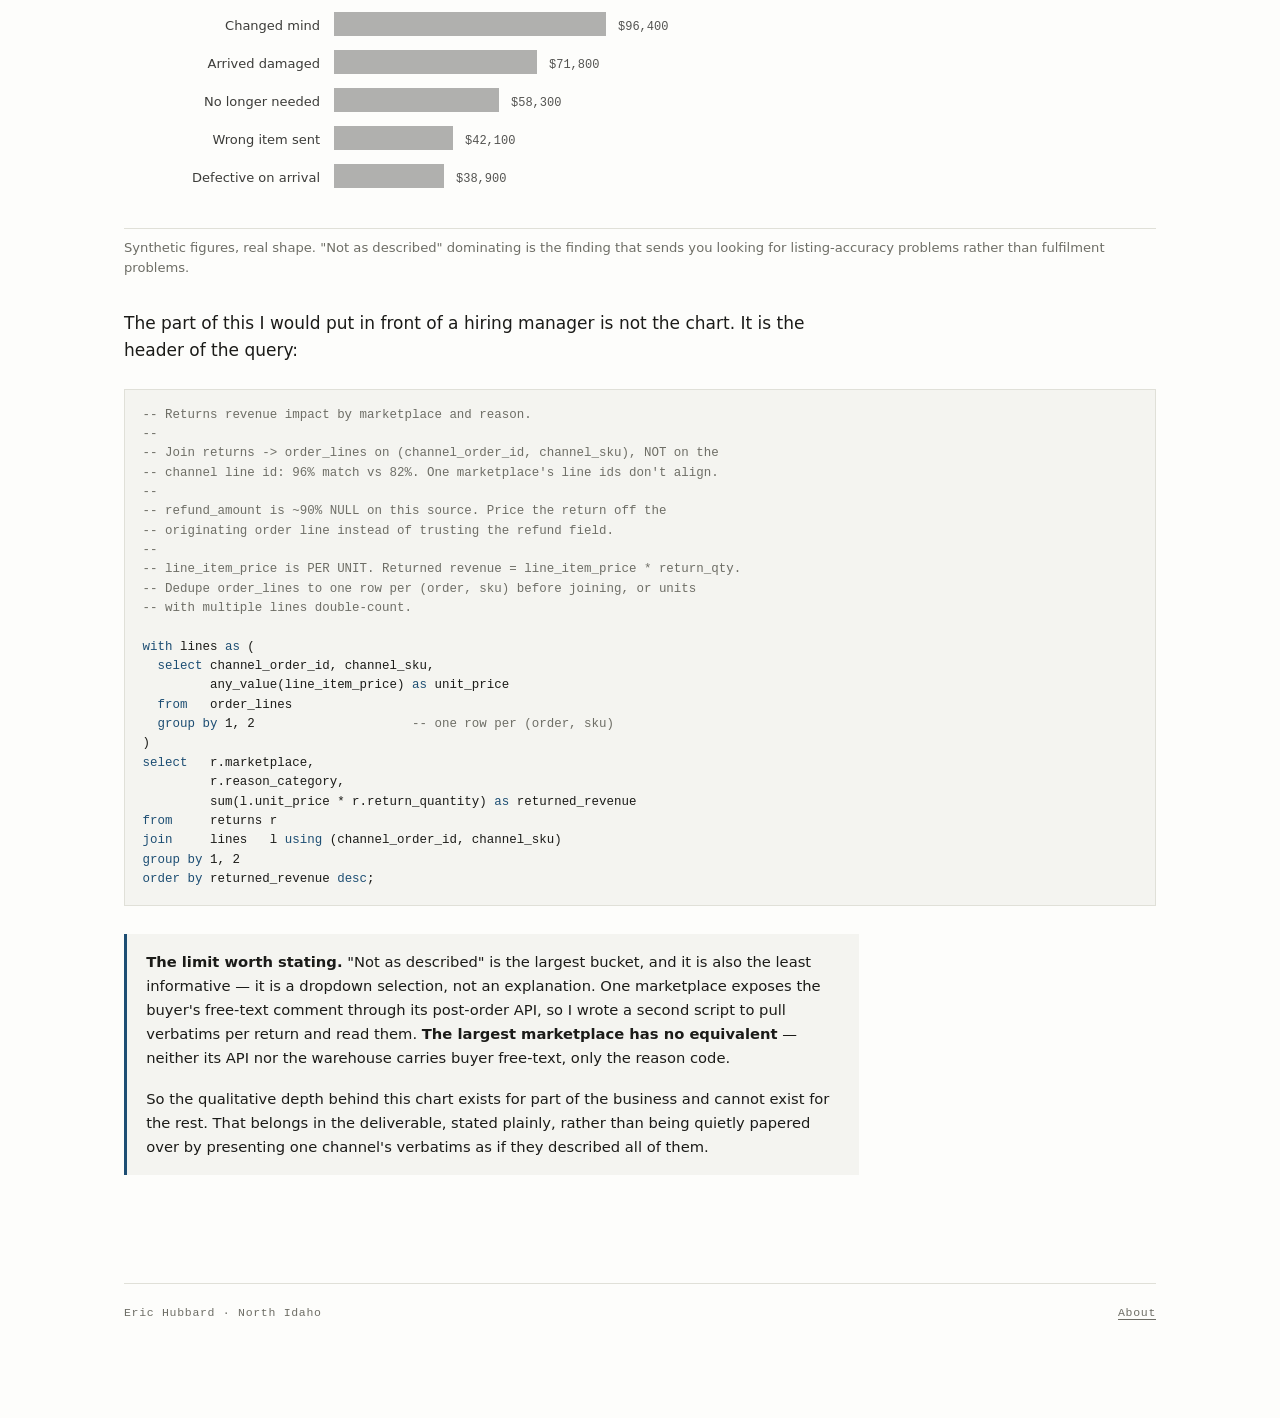
==== commit db3d418e: "Rewrite the architecture entry around how the design eroded The previous version claimed naming the " ====
--- a/work/index.html
+++ b/work/index.html
@@ -57,90 +57,119 @@
   <!-- 2 -->
   <article class="entry">
     <p class="status">Architecture · 2026</p>
-    <h2>Three layers for eight marketplace APIs</h2>
-    <div class="col">
-      <p>Customer service operations touched eight external systems, each with its own auth model —
-      two-layer token exchange with request signing on one, OAuth refresh on another, stateless
-      basic auth on a third. Every new automation re-solved the same problems, and business logic
-      kept getting welded to whichever API it happened to start from.</p>
-      <p>The fix was a strict three-layer split. <strong>Connectors</strong> know one API each and
-      contain no business logic — they expose what the API can do, output JSON, and compose.
-      <strong>Jobs</strong> orchestrate connectors to accomplish exactly one business outcome, end
-      to end, independently. <strong>Pipelines</strong> chain jobs into multi-step workflows.</p>
-      <p>The third layer does not exist yet, and the documentation says so in those words. Naming
-      the empty layer is what stops the next person quietly implementing it inside a job — which is
-      how the original tangle formed.</p>
+    <h2>Three layers, and where the second one leaked</h2>
+    <div class="col">
+      <p>Customer service operations touched eight external systems, each a different auth problem —
+      Amazon needs a token exchange <em>plus</em> request signing on every call, eBay is an OAuth
+      refresh flow, Walmart is a client-credentials grant with three mandatory headers, the support
+      desk is stateless basic auth. Every new automation re-solved all of it, and business logic kept
+      getting welded to whichever API it happened to start from.</p>
+
+      <p>I split it three ways. <strong>Connectors</strong> know one API each and hold no business
+      logic. <strong>Jobs</strong> orchestrate connectors to accomplish one outcome, end to end,
+      alone. <strong>Pipelines</strong> chain jobs. Eight connectors got built on shared conventions:
+      credentials from the environment, a checked-in reference of every implemented endpoint with its
+      rate limits, a CLI wrapper, a full method reference.</p>
+
+      <p>Then it eroded, and where it eroded is the interesting part. Three jobs now run on a
+      schedule, but only one of them lives in the jobs layer. The other two grew <em>inside the
+      connector directory</em>, and one imports its warehouse and spreadsheet SDKs directly —
+      reaching straight past the layer that exists to prevent exactly that. Both of those jobs need a
+      warehouse connector and a spreadsheet connector. Neither exists. <strong>The missing
+      abstraction is what caused the violation</strong>, and the path of least resistance did the
+      rest.</p>
+
+      <p>So the third layer is not unbuilt for want of time. You cannot chain jobs into pipelines
+      when two of your three jobs are not jobs — they are scripts with schedules, producing a side
+      effect and an exit code, with nothing to hand to a next step.</p>
+
+      <p>The fix is four things in dependency order: write the two missing connectors; relocate the
+      two stray jobs and repoint their imports; change the job contract so each one exports a
+      function returning a structured result, with the entry point reduced to a thin CLI wrapper; add
+      a CI check that fails when anything in the connector directory imports outside itself. Only the
+      third of those is real work, and pipelines become a couple of afternoons afterwards.</p>
+
+      <p>What I take from it: <strong>naming an empty layer in a README is not enforcement.</strong>
+      The documentation was clear and it drifted anyway, in the one place the abstraction was
+      missing. Architecture holds when the contract makes the wrong thing hard, not when the prose
+      says not to do it.</p>
     </div>
 
     <figure>
       <div class="fig-scroll">
-      <svg viewBox="0 0 900 470" role="img" aria-labelledby="archtitle archdesc" style="max-width:900px">
-        <title id="archtitle">Three-layer connector architecture</title>
-        <desc id="archdesc">Layer one holds eight single-purpose API connectors. Layer two holds jobs that orchestrate them, of which one is built. Layer three, pipelines, is drawn dashed because it has not been built.</desc>
-        <g fill="none" stroke="currentColor" opacity="0.16">
-          <line x1="0" y1="196" x2="900" y2="196" stroke-width="1"/>
-          <line x1="0" y1="322" x2="900" y2="322" stroke-width="1"/>
-        </g>
-
-        <!-- layer 1 -->
-        <text x="0" y="18" font-family="ui-monospace, Menlo, monospace" font-size="11" letter-spacing="1.6" fill="currentColor" opacity="0.55">LAYER 1 — CONNECTORS · one API each, no business logic</text>
-        <g font-family="ui-sans-serif, system-ui, sans-serif" font-size="14" fill="currentColor">
+      <svg viewBox="0 0 900 530" role="img" aria-labelledby="archtitle archdesc" style="max-width:900px">
+        <title id="archtitle">Three-layer architecture, as it actually stands</title>
+        <desc id="archdesc">Layer one holds eight single-purpose API connectors, but also holds two scheduled jobs that do not belong there; one of them bypasses the connector layer entirely and imports its warehouse and spreadsheet SDKs directly. Layer two holds only one of the three jobs. Layer three, pipelines, is blocked because two of the three jobs are entry-point scripts with no return value to chain.</desc>
+
+        <!-- LAYER 1 -->
+        <text x="0" y="12" font-family="ui-monospace, Menlo, monospace" font-size="11" letter-spacing="1.6" fill="currentColor" opacity="0.55">LAYER 1 — CONNECTORS · one API each, no business logic</text>
+        <g font-family="ui-sans-serif, system-ui, sans-serif" font-size="13.5" fill="currentColor">
           <g stroke="currentColor" stroke-opacity="0.35" fill="none">
-            <rect x="0"   y="34" width="210" height="46" rx="2"/>
-            <rect x="230" y="34" width="210" height="46" rx="2"/>
-            <rect x="460" y="34" width="210" height="46" rx="2"/>
-            <rect x="690" y="34" width="210" height="46" rx="2"/>
-            <rect x="0"   y="96" width="210" height="46" rx="2"/>
-            <rect x="230" y="96" width="210" height="46" rx="2"/>
-            <rect x="460" y="96" width="210" height="46" rx="2"/>
-            <rect x="690" y="96" width="210" height="46" rx="2"/>
-          </g>
-          <text x="16"  y="63">Amazon</text>
-          <text x="246" y="63">eBay</text>
-          <text x="476" y="63">Walmart</text>
-          <text x="706" y="63">Zendesk</text>
-          <text x="16"  y="125">Order management</text>
-          <text x="246" y="125">Carriers</text>
-          <text x="476" y="125">Datastore</text>
-          <text x="706" y="125">Pricing data</text>
-        </g>
-
-        <!-- arrow -->
-        <g stroke="currentColor" stroke-opacity="0.4" fill="none">
-          <line x1="450" y1="152" x2="450" y2="184" stroke-width="1.5"/>
-          <path d="M445 178 L450 186 L455 178" stroke-width="1.5"/>
-        </g>
-
-        <!-- layer 2 -->
-        <text x="0" y="222" font-family="ui-monospace, Menlo, monospace" font-size="11" letter-spacing="1.6" fill="currentColor" opacity="0.55">LAYER 2 — JOBS · one business outcome each, runs end to end alone</text>
-        <g font-family="ui-sans-serif, system-ui, sans-serif" font-size="14" fill="currentColor">
-          <rect x="0" y="238" width="290" height="52" rx="2" fill="currentColor" fill-opacity="0.07" stroke="currentColor" stroke-opacity="0.5"/>
-          <text x="16" y="262">returns-delivered</text>
-          <text x="16" y="280" font-size="11.5" opacity="0.6">tracks returns → writes delivery dates back</text>
-
-          <g stroke="currentColor" stroke-opacity="0.22" stroke-dasharray="4 4" fill="none">
-            <rect x="310" y="238" width="290" height="52" rx="2"/>
-            <rect x="620" y="238" width="280" height="52" rx="2"/>
-          </g>
-          <text x="326" y="269" font-size="12.5" opacity="0.45">further jobs</text>
-          <text x="636" y="269" font-size="12.5" opacity="0.45">further jobs</text>
-        </g>
-
-        <!-- arrow -->
-        <g stroke="currentColor" stroke-opacity="0.25" fill="none" stroke-dasharray="4 4">
-          <line x1="450" y1="300" x2="450" y2="310" stroke-width="1.5"/>
-        </g>
-
-        <!-- layer 3 -->
-        <text x="0" y="348" font-family="ui-monospace, Menlo, monospace" font-size="11" letter-spacing="1.6" fill="currentColor" opacity="0.55">LAYER 3 — PIPELINES · chains jobs into end-to-end processes</text>
-        <rect x="0" y="364" width="900" height="76" rx="2" fill="none" stroke="currentColor" stroke-opacity="0.3" stroke-dasharray="6 5"/>
-        <text x="24" y="398" font-family="ui-sans-serif, system-ui, sans-serif" font-size="15" fill="currentColor" opacity="0.75">Not built yet.</text>
-        <text x="24" y="420" font-family="ui-sans-serif, system-ui, sans-serif" font-size="13" fill="currentColor" opacity="0.55">Named in the documentation so the next person builds it here, and not inside a job.</text>
+            <rect x="0"   y="24" width="204" height="44" rx="2"/>
+            <rect x="232" y="24" width="204" height="44" rx="2"/>
+            <rect x="464" y="24" width="204" height="44" rx="2"/>
+            <rect x="696" y="24" width="204" height="44" rx="2"/>
+            <rect x="0"   y="80" width="204" height="44" rx="2"/>
+            <rect x="232" y="80" width="204" height="44" rx="2"/>
+            <rect x="464" y="80" width="204" height="44" rx="2"/>
+            <rect x="696" y="80" width="204" height="44" rx="2"/>
+          </g>
+          <text x="15"  y="51">Amazon</text>
+          <text x="247" y="51">eBay</text>
+          <text x="479" y="51">Walmart</text>
+          <text x="711" y="51">Support desk</text>
+          <text x="15"  y="107">Order management</text>
+          <text x="247" y="107">Carriers</text>
+          <text x="479" y="107">Datastore</text>
+          <text x="711" y="107">Pricing data</text>
+        </g>
+
+        <!-- the two strays, drawn inside layer 1 because that is where they live -->
+        <text x="0" y="152" font-family="ui-monospace, Menlo, monospace" font-size="10.5" letter-spacing="1.4" fill="currentColor" opacity="0.75">…AND TWO SCHEDULED JOBS THAT LIVE HERE ANYWAY</text>
+        <g font-family="ui-sans-serif, system-ui, sans-serif" font-size="13.5" fill="currentColor">
+          <g stroke="currentColor" stroke-opacity="0.6" stroke-dasharray="5 3" fill="currentColor" fill-opacity="0.05">
+            <rect x="0"   y="164" width="270" height="44" rx="2"/>
+            <rect x="292" y="164" width="270" height="44" rx="2"/>
+          </g>
+          <text x="15"  y="191">order-auditing</text>
+          <text x="307" y="191">stalled-shipments</text>
+        </g>
+
+        <!-- bypass: routed under the strays so it doesn't cross them -->
+        <g stroke="currentColor" stroke-opacity="0.55" fill="none">
+          <path d="M135 208 L135 224 L636 224" stroke-width="1.4" stroke-dasharray="5 3"/>
+          <path d="M628 219 L637 224 L628 229" stroke-width="1.4"/>
+        </g>
+        <text x="646" y="220" font-family="ui-sans-serif, system-ui, sans-serif" font-size="12" fill="currentColor" opacity="0.75">bypasses layer 1 —</text>
+        <text x="646" y="236" font-family="ui-sans-serif, system-ui, sans-serif" font-size="12" fill="currentColor" opacity="0.75">imports its SDKs directly</text>
+
+        <line x1="0" y1="262" x2="900" y2="262" stroke="currentColor" stroke-opacity="0.16"/>
+
+        <!-- LAYER 2 -->
+        <text x="0" y="288" font-family="ui-monospace, Menlo, monospace" font-size="11" letter-spacing="1.6" fill="currentColor" opacity="0.55">LAYER 2 — JOBS · one business outcome each, runs end to end alone</text>
+        <g font-family="ui-sans-serif, system-ui, sans-serif" font-size="13.5" fill="currentColor">
+          <rect x="0" y="302" width="290" height="52" rx="2" fill="currentColor" fill-opacity="0.07" stroke="currentColor" stroke-opacity="0.5"/>
+          <text x="15" y="326">returns-delivered</text>
+          <text x="15" y="344" font-size="11.5" opacity="0.6">the only job in the right place</text>
+
+          <rect x="312" y="302" width="588" height="52" rx="2" fill="none" stroke="currentColor" stroke-opacity="0.22" stroke-dasharray="5 4"/>
+          <text x="327" y="333" font-size="12.5" opacity="0.5">where the other two belong</text>
+        </g>
+
+        <line x1="0" y1="378" x2="900" y2="378" stroke="currentColor" stroke-opacity="0.16"/>
+
+        <!-- LAYER 3 -->
+        <text x="0" y="404" font-family="ui-monospace, Menlo, monospace" font-size="11" letter-spacing="1.6" fill="currentColor" opacity="0.55">LAYER 3 — PIPELINES · chains jobs into end-to-end processes</text>
+        <rect x="0" y="418" width="900" height="94" rx="2" fill="none" stroke="currentColor" stroke-opacity="0.3" stroke-dasharray="6 5"/>
+        <text x="20" y="450" font-family="ui-sans-serif, system-ui, sans-serif" font-size="15" fill="currentColor" opacity="0.8">Blocked — and not by time.</text>
+        <text x="20" y="473" font-family="ui-sans-serif, system-ui, sans-serif" font-size="13" fill="currentColor" opacity="0.6">A pipeline has to call a job and receive a result. Two of the three are entry-point scripts</text>
+        <text x="20" y="492" font-family="ui-sans-serif, system-ui, sans-serif" font-size="13" fill="currentColor" opacity="0.6">that produce a side effect and an exit code — there is nothing to hand to a next step.</text>
       </svg>
       </div>
-      <figcaption>The architecture as documented. Layer 3 is drawn dashed because it does not exist —
-      an honest diagram of a system in progress is more useful than an aspirational one, and it is
-      the fastest way to tell a new contributor where their code belongs.</figcaption>
+      <figcaption>The system as it actually stands, not as the README describes it. Two of the three
+      scheduled jobs sit in the connector layer, and one reaches past it entirely — which is why the
+      pipeline layer has nothing to chain. Drawing the real state is the fastest way to show a new
+      contributor both where their code belongs and where the existing code doesn't.</figcaption>
     </figure>
   </article>
 
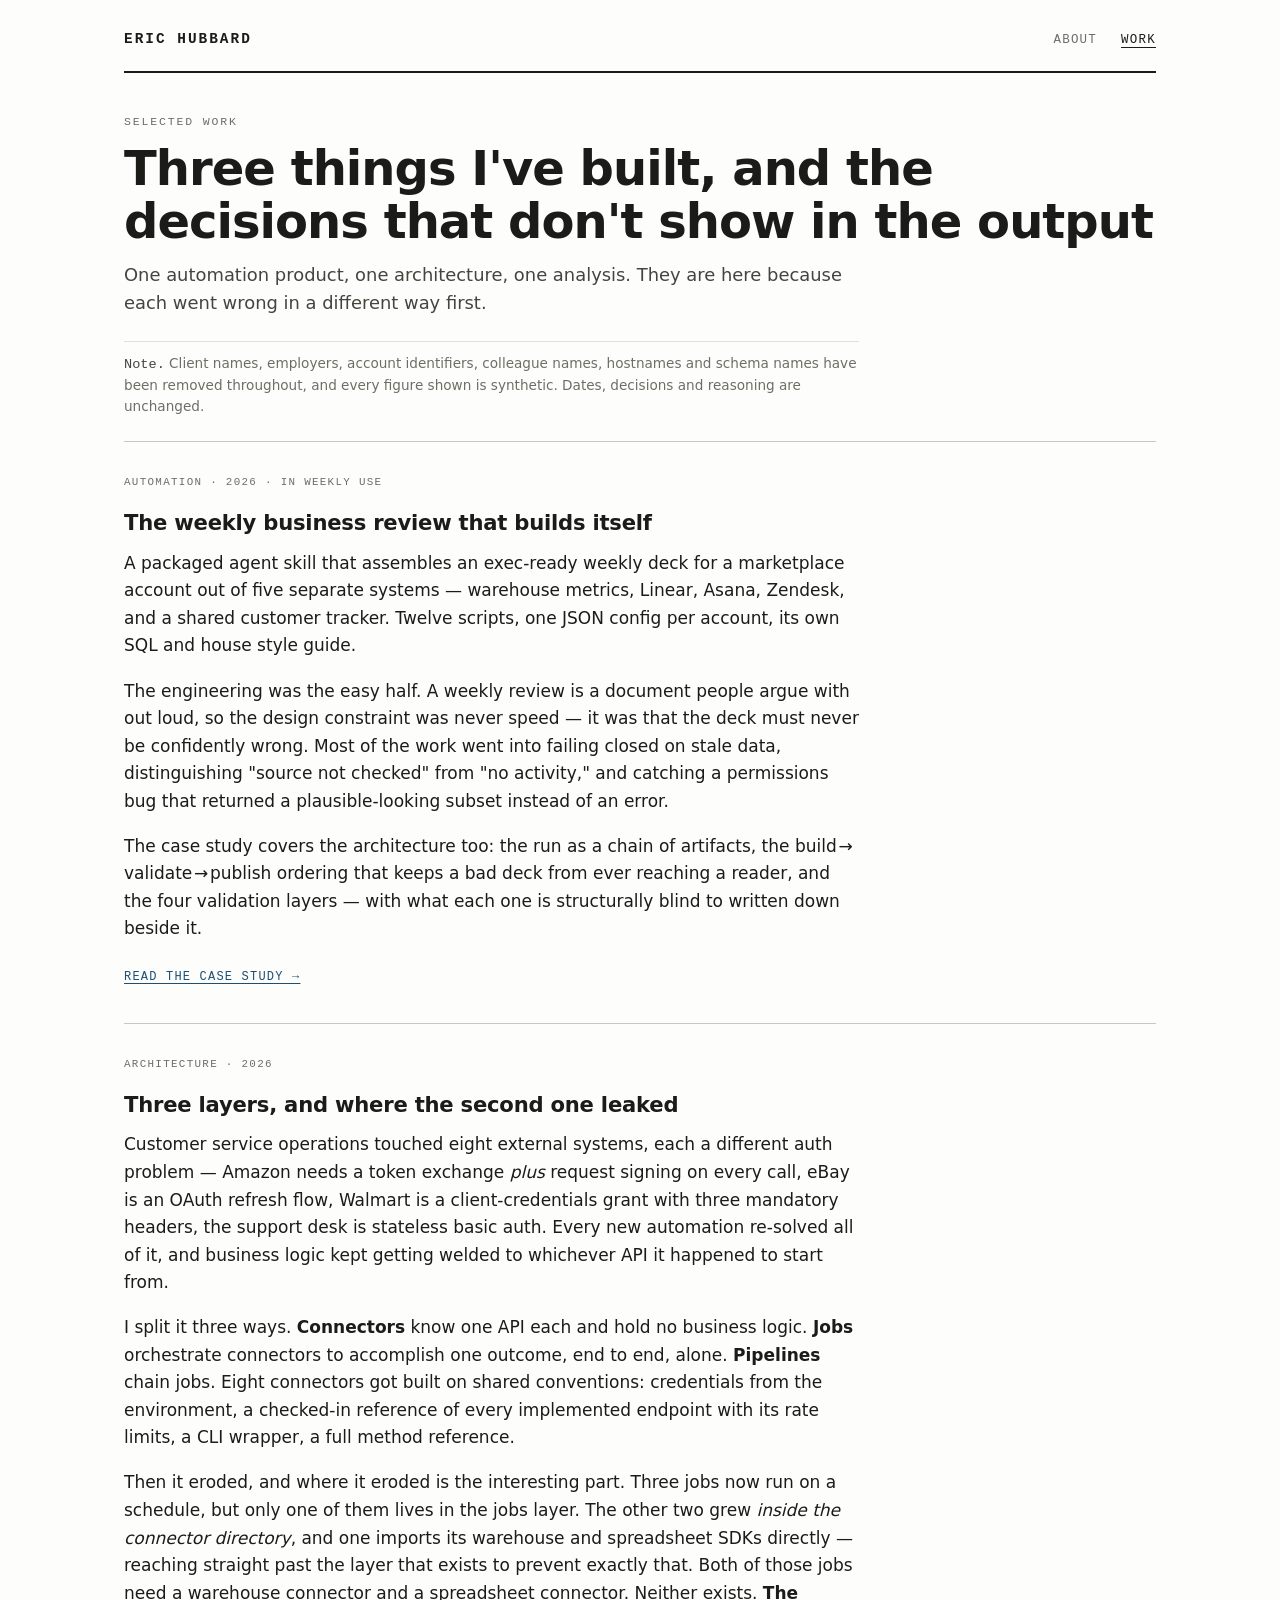
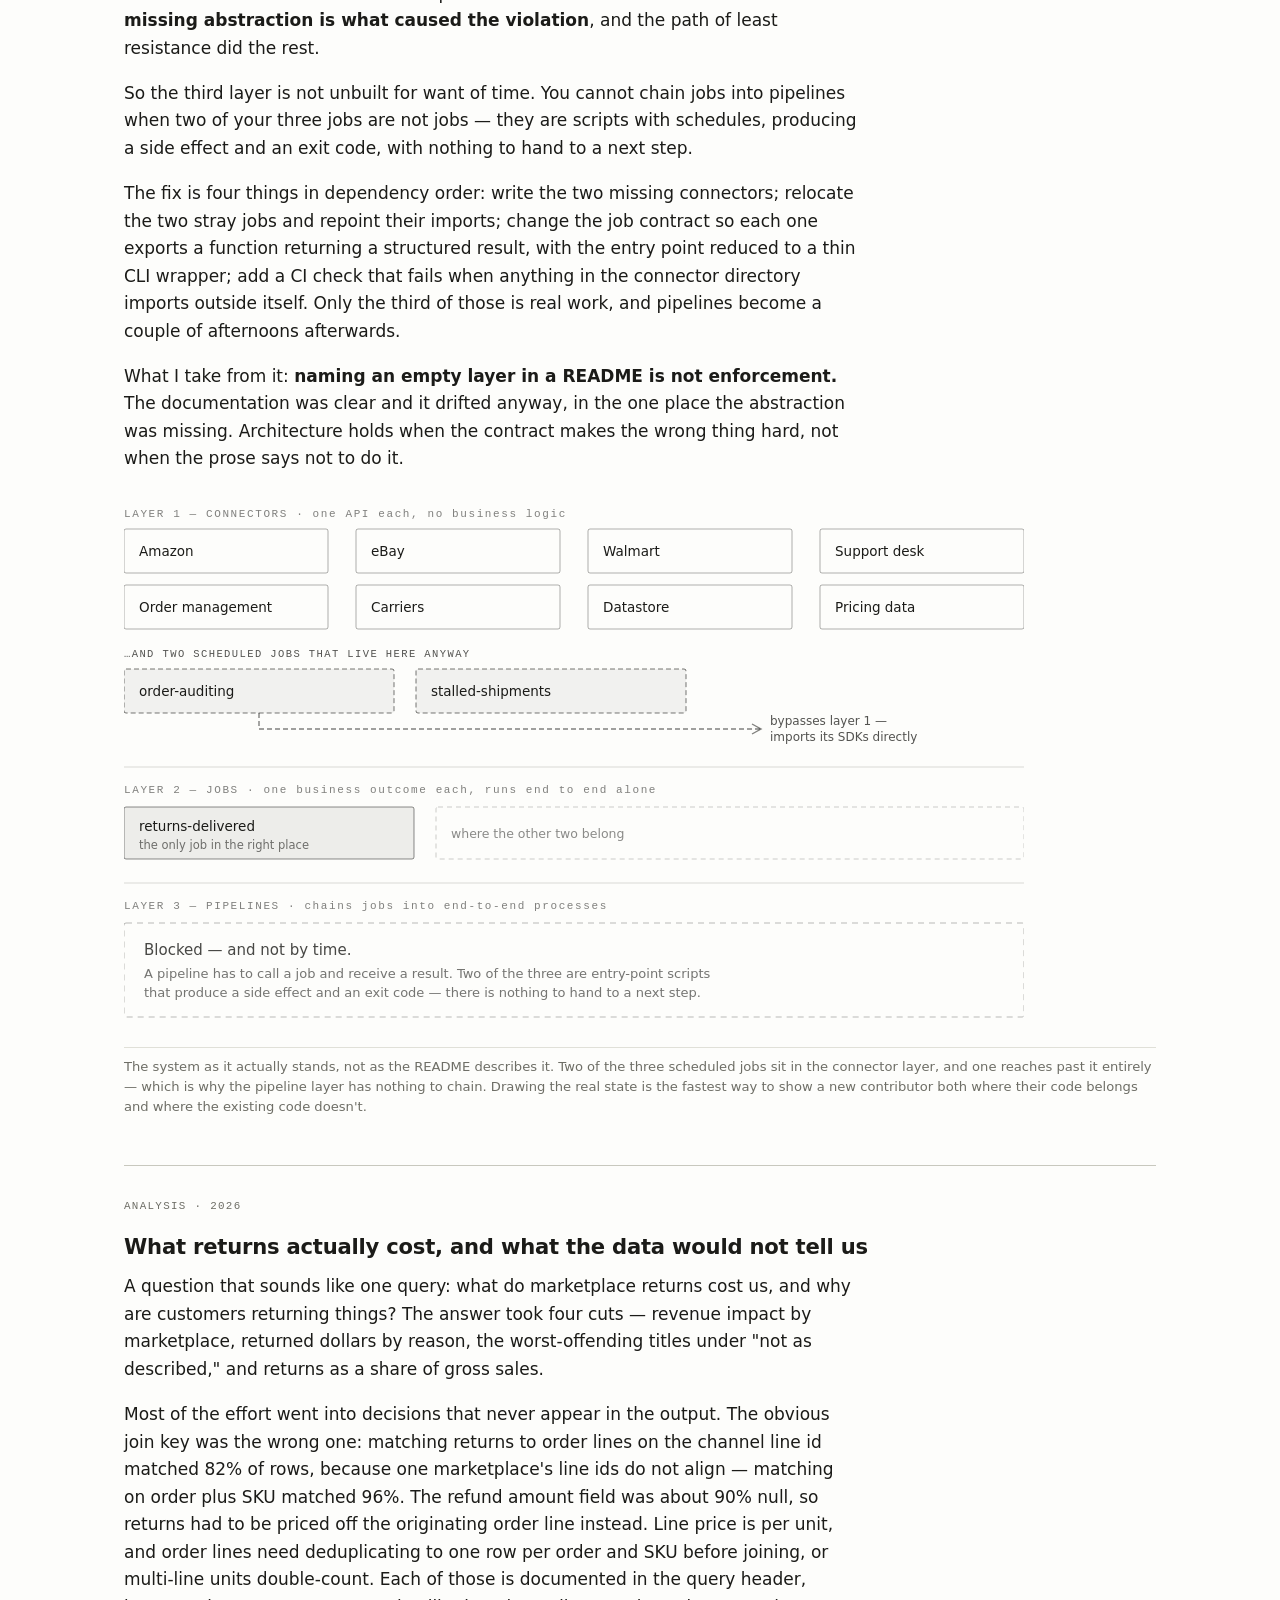
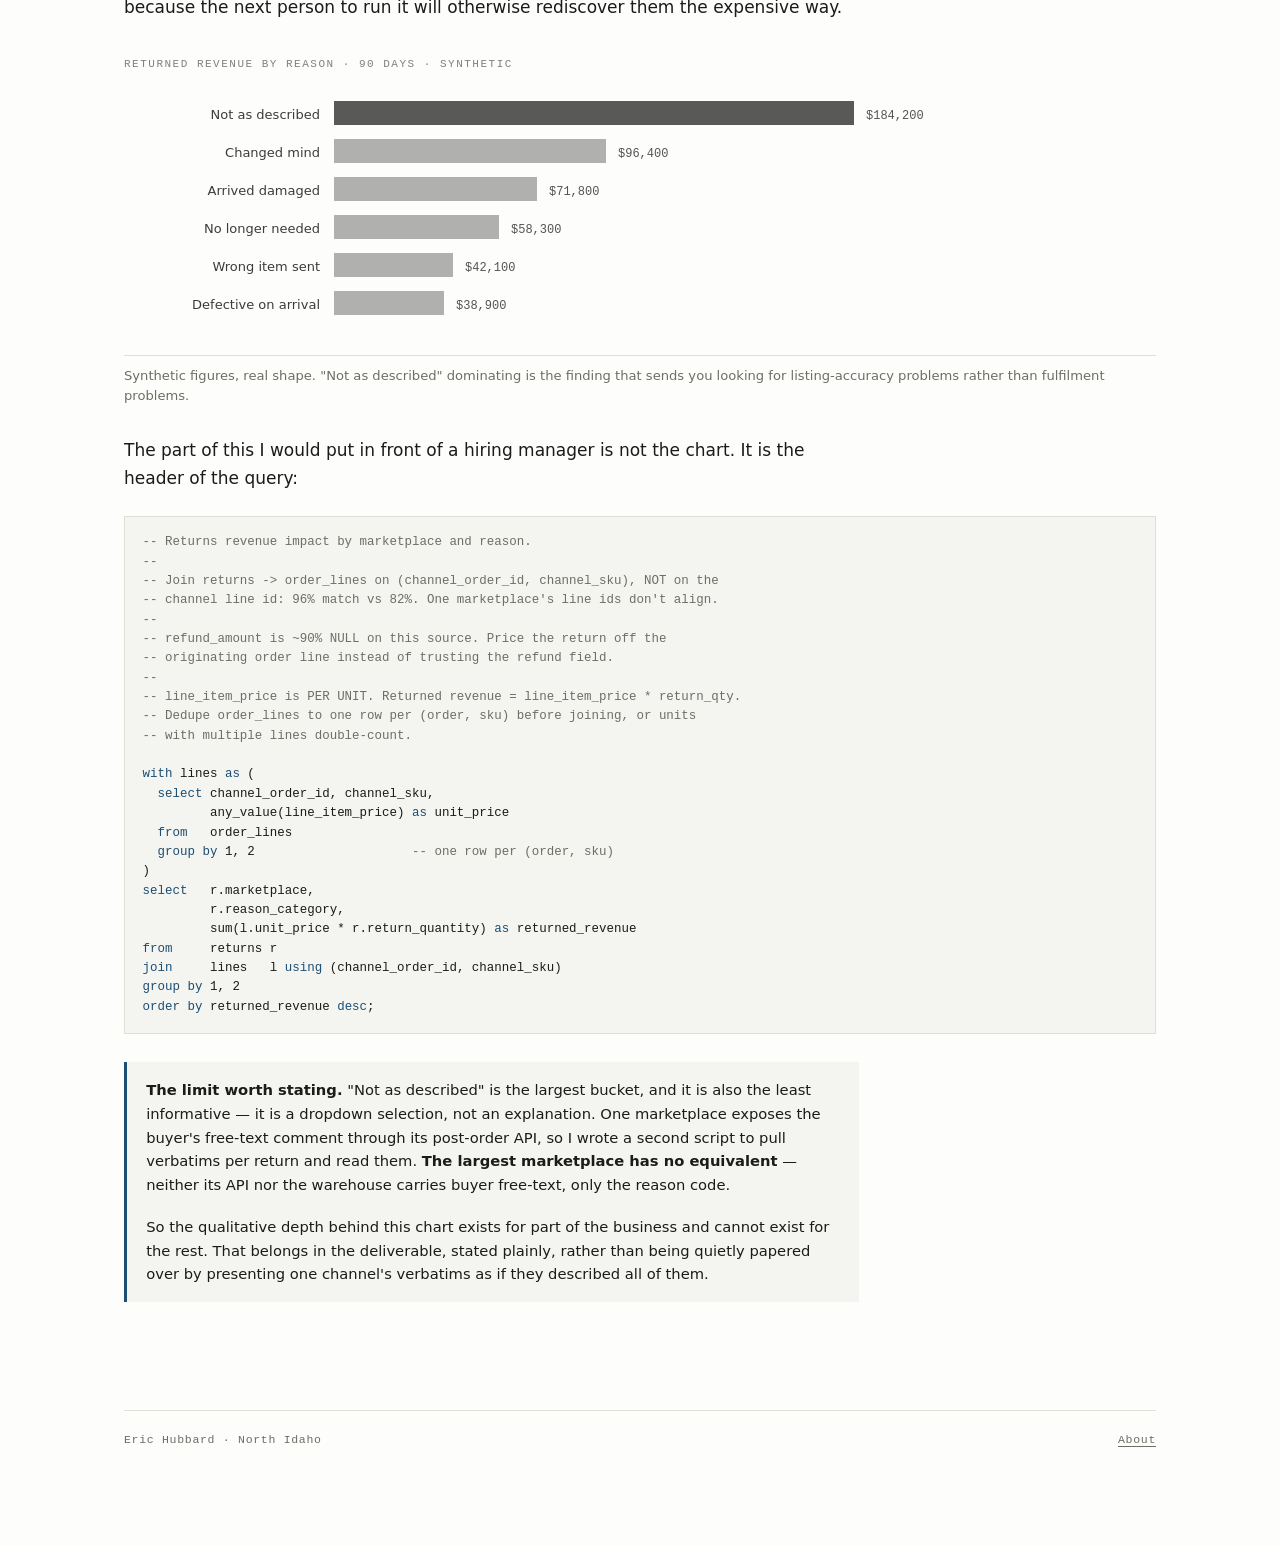
==== commit c6a1219d: "Add the architecture section to the WBR case study Ported from the project's own ARCHITECTURE.md, sc" ====
--- a/work/index.html
+++ b/work/index.html
@@ -50,6 +50,10 @@
       confidently wrong. Most of the work went into failing closed on stale data, distinguishing
       "source not checked" from "no activity," and catching a permissions bug that returned a
       plausible-looking subset instead of an error.</p>
+      <p>The case study covers the architecture too: the run as a chain of artifacts, the
+      build&#8202;→&#8202;validate&#8202;→&#8202;publish ordering that keeps a bad deck from ever
+      reaching a reader, and the four validation layers — with what each one is structurally blind
+      to written down beside it.</p>
       <p><a class="readmore" href="/work/wbr-exec-brief/">Read the case study →</a></p>
     </div>
   </article>
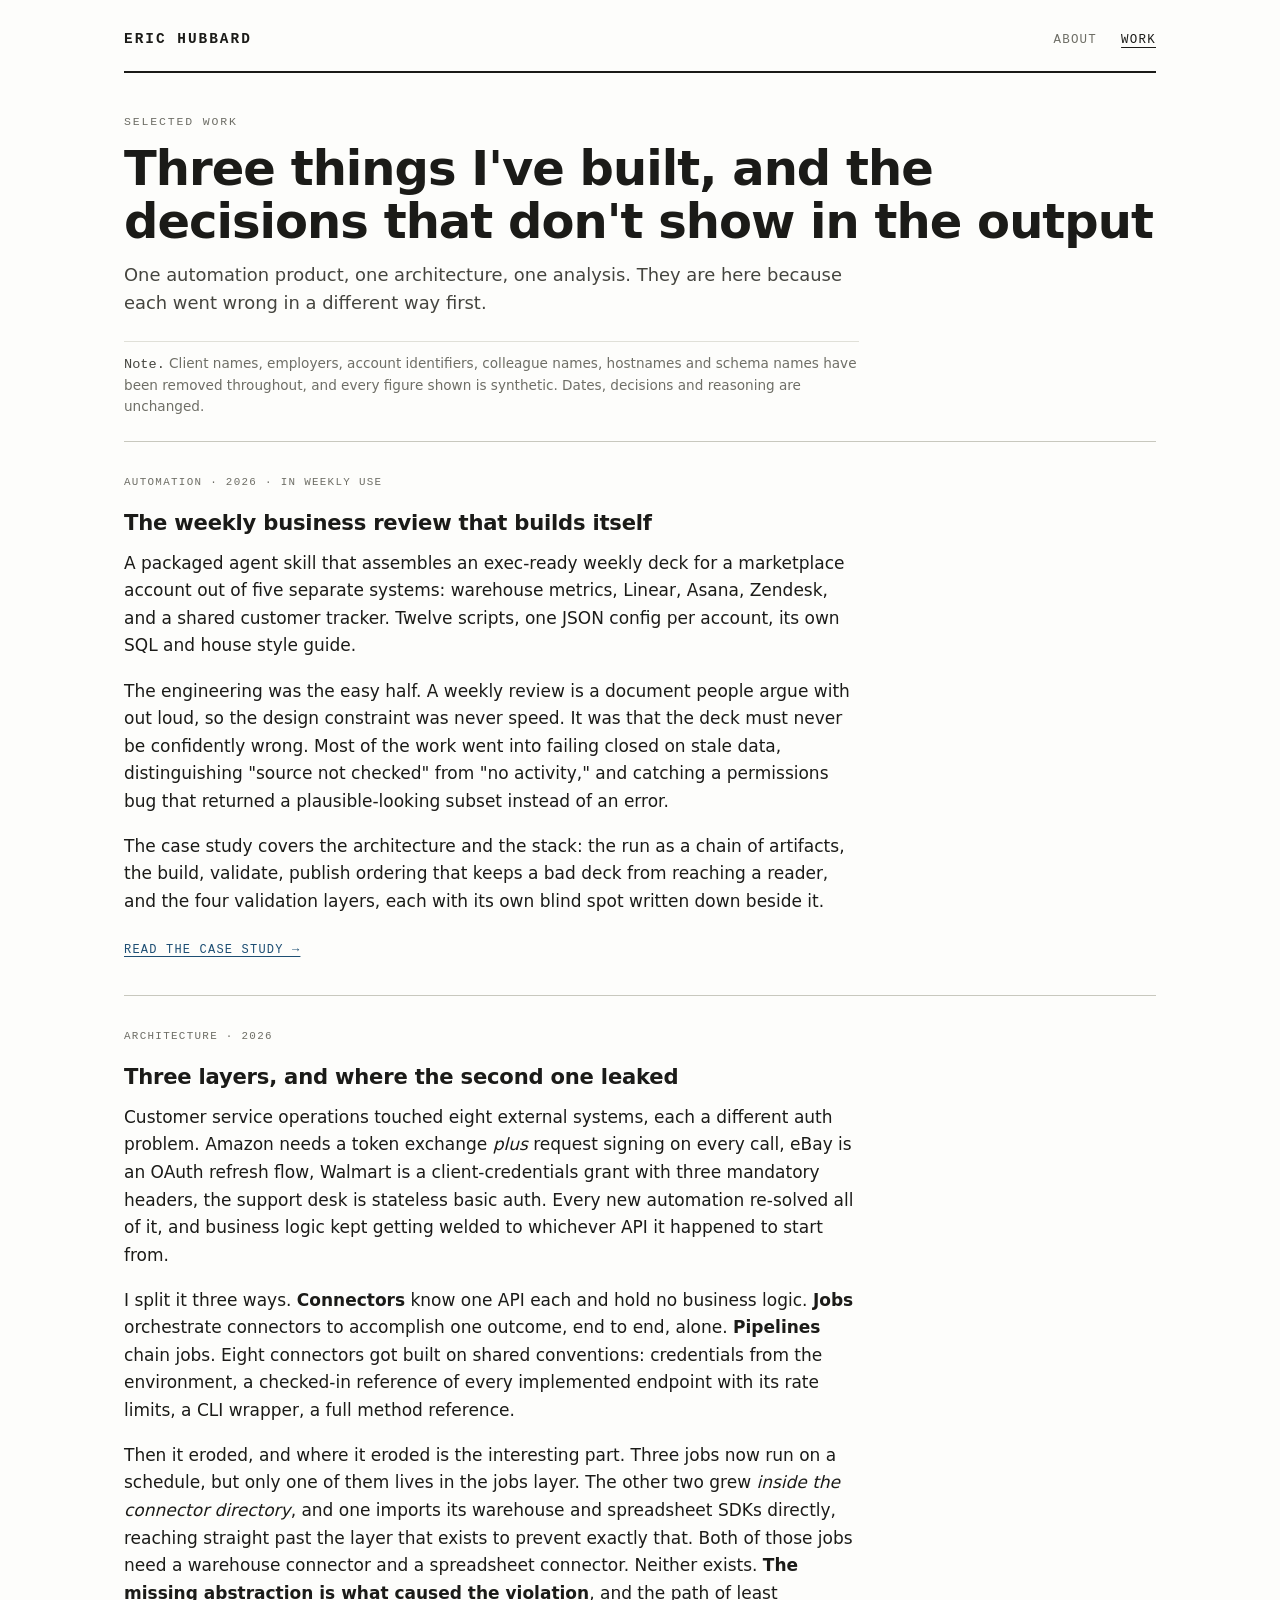
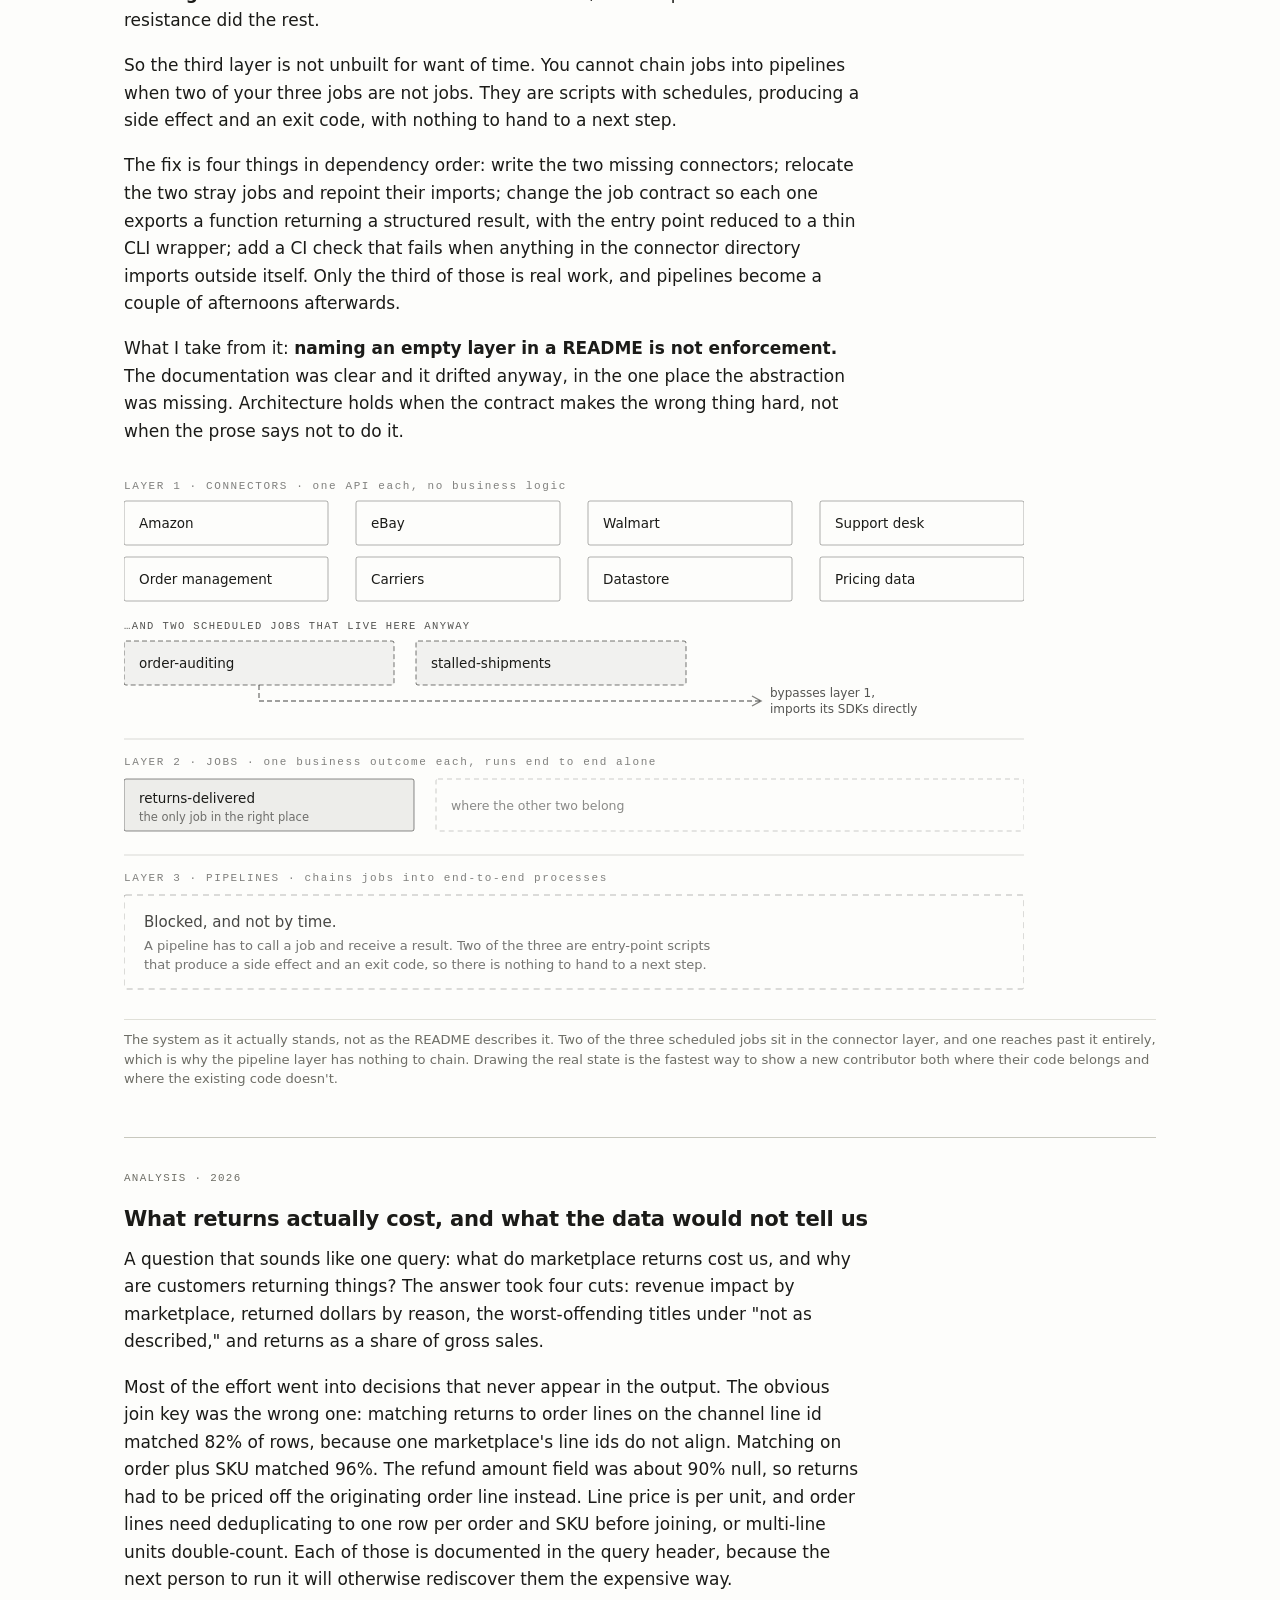
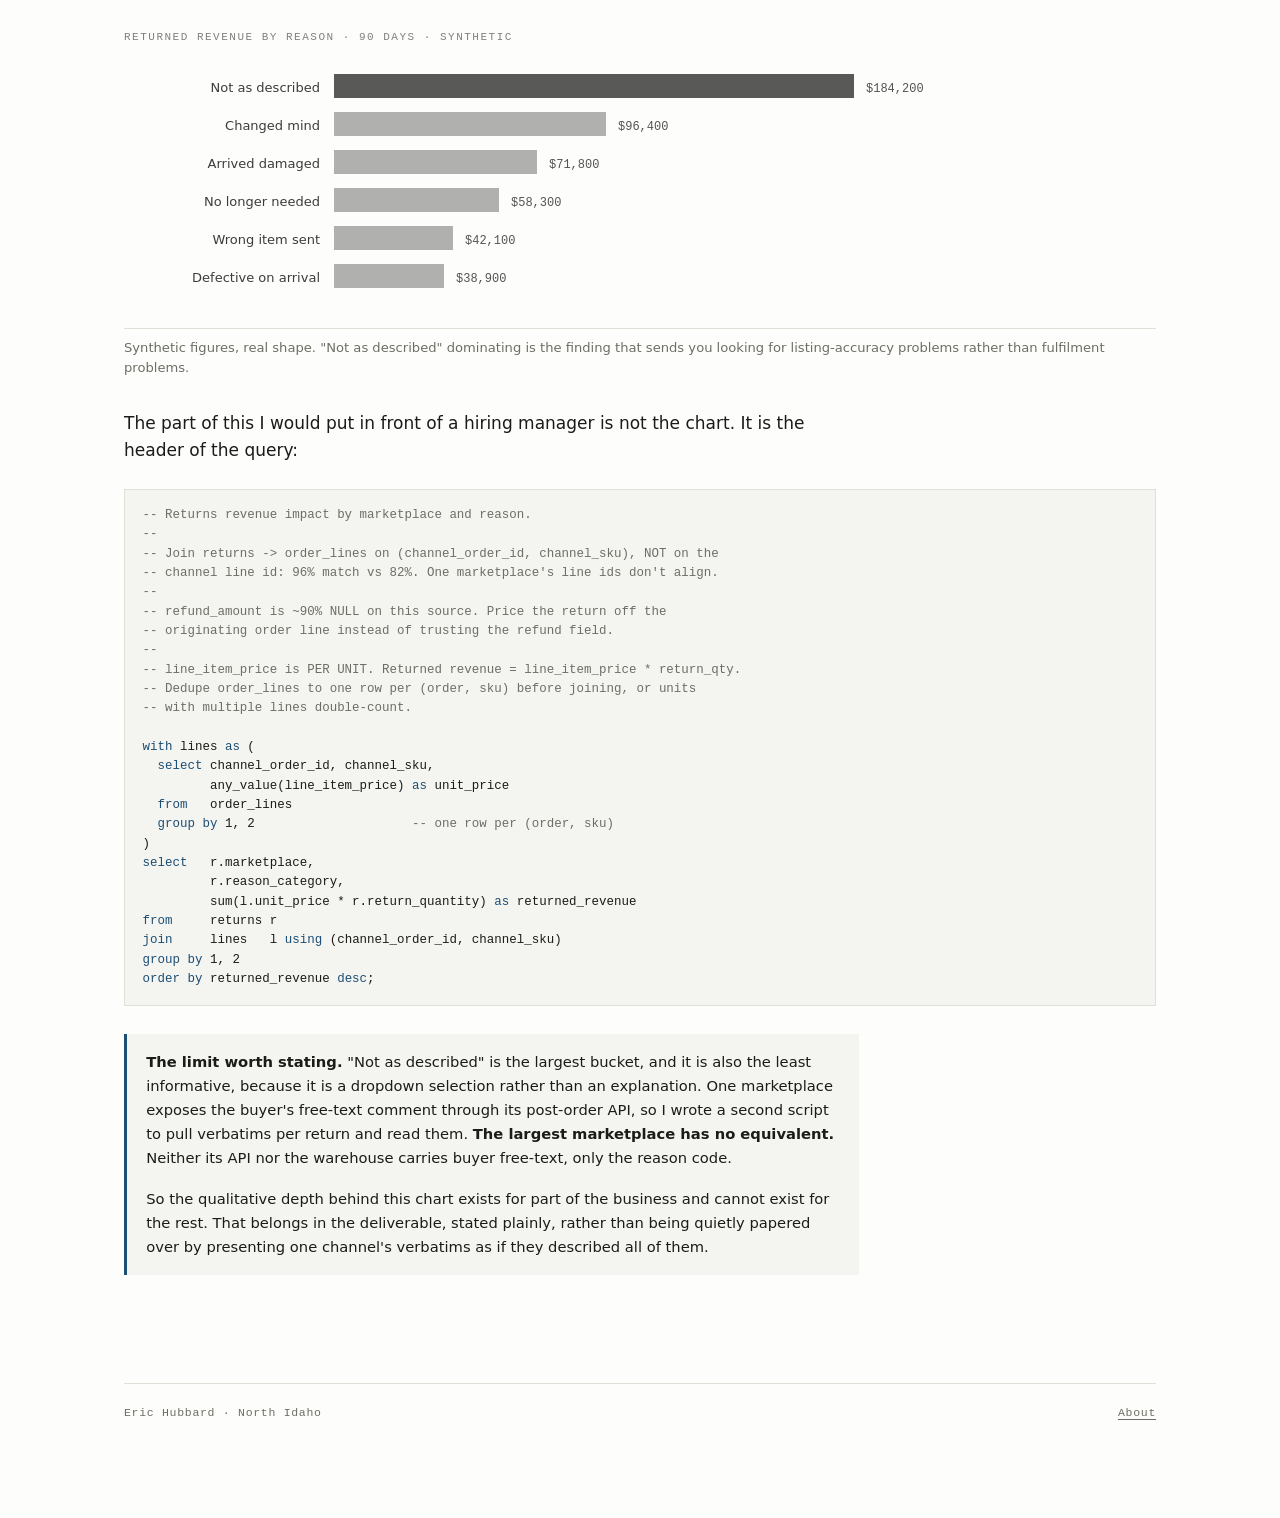
==== commit 5d54776e: "Trim the architecture section, add the stack, drop em dashes site-wide Architecture section keeps th" ====
--- a/work/index.html
+++ b/work/index.html
@@ -3,10 +3,10 @@
 <head>
 <meta charset="utf-8">
 <meta name="viewport" content="width=device-width, initial-scale=1">
-<title>Selected work — Eric Hubbard</title>
+<title>Selected work · Eric Hubbard</title>
 <meta name="description" content="Three worked examples: an agent-run weekly business review pipeline, a layered marketplace connector architecture, and a returns revenue analysis.">
 <link rel="canonical" href="https://erichubbard.io/work/">
-<meta property="og:title" content="Selected work — Eric Hubbard">
+<meta property="og:title" content="Selected work · Eric Hubbard">
 <meta property="og:description" content="An agent-run weekly business review pipeline, a layered marketplace connector architecture, and a returns revenue analysis.">
 <meta property="og:type" content="website">
 <meta property="og:url" content="https://erichubbard.io/work/">
@@ -42,18 +42,17 @@
     <h2>The weekly business review that builds itself</h2>
     <div class="col">
       <p>A packaged agent skill that assembles an exec-ready weekly deck for a marketplace account
-      out of five separate systems — warehouse metrics, Linear, Asana, Zendesk, and a shared
+      out of five separate systems: warehouse metrics, Linear, Asana, Zendesk, and a shared
       customer tracker. Twelve scripts, one JSON config per account, its own SQL and house style
       guide.</p>
       <p>The engineering was the easy half. A weekly review is a document people argue with out
-      loud, so the design constraint was never speed — it was that the deck must never be
+      loud, so the design constraint was never speed. It was that the deck must never be
       confidently wrong. Most of the work went into failing closed on stale data, distinguishing
       "source not checked" from "no activity," and catching a permissions bug that returned a
       plausible-looking subset instead of an error.</p>
-      <p>The case study covers the architecture too: the run as a chain of artifacts, the
-      build&#8202;→&#8202;validate&#8202;→&#8202;publish ordering that keeps a bad deck from ever
-      reaching a reader, and the four validation layers — with what each one is structurally blind
-      to written down beside it.</p>
+      <p>The case study covers the architecture and the stack: the run as a chain of artifacts,
+      the build, validate, publish ordering that keeps a bad deck from reaching a reader, and the
+      four validation layers, each with its own blind spot written down beside it.</p>
       <p><a class="readmore" href="/work/wbr-exec-brief/">Read the case study →</a></p>
     </div>
   </article>
@@ -63,7 +62,7 @@
     <p class="status">Architecture · 2026</p>
     <h2>Three layers, and where the second one leaked</h2>
     <div class="col">
-      <p>Customer service operations touched eight external systems, each a different auth problem —
+      <p>Customer service operations touched eight external systems, each a different auth problem.
       Amazon needs a token exchange <em>plus</em> request signing on every call, eBay is an OAuth
       refresh flow, Walmart is a client-credentials grant with three mandatory headers, the support
       desk is stateless basic auth. Every new automation re-solved all of it, and business logic kept
@@ -77,14 +76,14 @@
 
       <p>Then it eroded, and where it eroded is the interesting part. Three jobs now run on a
       schedule, but only one of them lives in the jobs layer. The other two grew <em>inside the
-      connector directory</em>, and one imports its warehouse and spreadsheet SDKs directly —
+      connector directory</em>, and one imports its warehouse and spreadsheet SDKs directly,
       reaching straight past the layer that exists to prevent exactly that. Both of those jobs need a
       warehouse connector and a spreadsheet connector. Neither exists. <strong>The missing
       abstraction is what caused the violation</strong>, and the path of least resistance did the
       rest.</p>
 
       <p>So the third layer is not unbuilt for want of time. You cannot chain jobs into pipelines
-      when two of your three jobs are not jobs — they are scripts with schedules, producing a side
+      when two of your three jobs are not jobs. They are scripts with schedules, producing a side
       effect and an exit code, with nothing to hand to a next step.</p>
 
       <p>The fix is four things in dependency order: write the two missing connectors; relocate the
@@ -106,7 +105,7 @@
         <desc id="archdesc">Layer one holds eight single-purpose API connectors, but also holds two scheduled jobs that do not belong there; one of them bypasses the connector layer entirely and imports its warehouse and spreadsheet SDKs directly. Layer two holds only one of the three jobs. Layer three, pipelines, is blocked because two of the three jobs are entry-point scripts with no return value to chain.</desc>
 
         <!-- LAYER 1 -->
-        <text x="0" y="12" font-family="ui-monospace, Menlo, monospace" font-size="11" letter-spacing="1.6" fill="currentColor" opacity="0.55">LAYER 1 — CONNECTORS · one API each, no business logic</text>
+        <text x="0" y="12" font-family="ui-monospace, Menlo, monospace" font-size="11" letter-spacing="1.6" fill="currentColor" opacity="0.55">LAYER 1 · CONNECTORS · one API each, no business logic</text>
         <g font-family="ui-sans-serif, system-ui, sans-serif" font-size="13.5" fill="currentColor">
           <g stroke="currentColor" stroke-opacity="0.35" fill="none">
             <rect x="0"   y="24" width="204" height="44" rx="2"/>
@@ -144,13 +143,13 @@
           <path d="M135 208 L135 224 L636 224" stroke-width="1.4" stroke-dasharray="5 3"/>
           <path d="M628 219 L637 224 L628 229" stroke-width="1.4"/>
         </g>
-        <text x="646" y="220" font-family="ui-sans-serif, system-ui, sans-serif" font-size="12" fill="currentColor" opacity="0.75">bypasses layer 1 —</text>
+        <text x="646" y="220" font-family="ui-sans-serif, system-ui, sans-serif" font-size="12" fill="currentColor" opacity="0.75">bypasses layer 1,</text>
         <text x="646" y="236" font-family="ui-sans-serif, system-ui, sans-serif" font-size="12" fill="currentColor" opacity="0.75">imports its SDKs directly</text>
 
         <line x1="0" y1="262" x2="900" y2="262" stroke="currentColor" stroke-opacity="0.16"/>
 
         <!-- LAYER 2 -->
-        <text x="0" y="288" font-family="ui-monospace, Menlo, monospace" font-size="11" letter-spacing="1.6" fill="currentColor" opacity="0.55">LAYER 2 — JOBS · one business outcome each, runs end to end alone</text>
+        <text x="0" y="288" font-family="ui-monospace, Menlo, monospace" font-size="11" letter-spacing="1.6" fill="currentColor" opacity="0.55">LAYER 2 · JOBS · one business outcome each, runs end to end alone</text>
         <g font-family="ui-sans-serif, system-ui, sans-serif" font-size="13.5" fill="currentColor">
           <rect x="0" y="302" width="290" height="52" rx="2" fill="currentColor" fill-opacity="0.07" stroke="currentColor" stroke-opacity="0.5"/>
           <text x="15" y="326">returns-delivered</text>
@@ -163,15 +162,15 @@
         <line x1="0" y1="378" x2="900" y2="378" stroke="currentColor" stroke-opacity="0.16"/>
 
         <!-- LAYER 3 -->
-        <text x="0" y="404" font-family="ui-monospace, Menlo, monospace" font-size="11" letter-spacing="1.6" fill="currentColor" opacity="0.55">LAYER 3 — PIPELINES · chains jobs into end-to-end processes</text>
+        <text x="0" y="404" font-family="ui-monospace, Menlo, monospace" font-size="11" letter-spacing="1.6" fill="currentColor" opacity="0.55">LAYER 3 · PIPELINES · chains jobs into end-to-end processes</text>
         <rect x="0" y="418" width="900" height="94" rx="2" fill="none" stroke="currentColor" stroke-opacity="0.3" stroke-dasharray="6 5"/>
-        <text x="20" y="450" font-family="ui-sans-serif, system-ui, sans-serif" font-size="15" fill="currentColor" opacity="0.8">Blocked — and not by time.</text>
+        <text x="20" y="450" font-family="ui-sans-serif, system-ui, sans-serif" font-size="15" fill="currentColor" opacity="0.8">Blocked, and not by time.</text>
         <text x="20" y="473" font-family="ui-sans-serif, system-ui, sans-serif" font-size="13" fill="currentColor" opacity="0.6">A pipeline has to call a job and receive a result. Two of the three are entry-point scripts</text>
-        <text x="20" y="492" font-family="ui-sans-serif, system-ui, sans-serif" font-size="13" fill="currentColor" opacity="0.6">that produce a side effect and an exit code — there is nothing to hand to a next step.</text>
+        <text x="20" y="492" font-family="ui-sans-serif, system-ui, sans-serif" font-size="13" fill="currentColor" opacity="0.6">that produce a side effect and an exit code, so there is nothing to hand to a next step.</text>
       </svg>
       </div>
       <figcaption>The system as it actually stands, not as the README describes it. Two of the three
-      scheduled jobs sit in the connector layer, and one reaches past it entirely — which is why the
+      scheduled jobs sit in the connector layer, and one reaches past it entirely, which is why the
       pipeline layer has nothing to chain. Drawing the real state is the fastest way to show a new
       contributor both where their code belongs and where the existing code doesn't.</figcaption>
     </figure>
@@ -183,12 +182,12 @@
     <h2>What returns actually cost, and what the data would not tell us</h2>
     <div class="col">
       <p>A question that sounds like one query: what do marketplace returns cost us, and why are
-      customers returning things? The answer took four cuts — revenue impact by marketplace, returned
+      customers returning things? The answer took four cuts: revenue impact by marketplace, returned
       dollars by reason, the worst-offending titles under "not as described," and returns as a share
       of gross sales.</p>
       <p>Most of the effort went into decisions that never appear in the output. The obvious join key
       was the wrong one: matching returns to order lines on the channel line id matched 82% of rows,
-      because one marketplace's line ids do not align — matching on order plus SKU matched 96%. The
+      because one marketplace's line ids do not align. Matching on order plus SKU matched 96%. The
       refund amount field was about 90% null, so returns had to be priced off the originating order
       line instead. Line price is per unit, and order lines need deduplicating to one row per order
       and SKU before joining, or multi-line units double-count. Each of those is documented in the
@@ -271,10 +270,10 @@
     <div class="col">
       <div class="callout">
         <p><strong>The limit worth stating.</strong> "Not as described" is the largest bucket, and it
-        is also the least informative — it is a dropdown selection, not an explanation. One
+        is also the least informative, because it is a dropdown selection rather than an explanation. One
         marketplace exposes the buyer's free-text comment through its post-order API, so I wrote a
         second script to pull verbatims per return and read them. <strong>The largest marketplace has
-        no equivalent</strong> — neither its API nor the warehouse carries buyer free-text, only the
+        no equivalent.</strong> Neither its API nor the warehouse carries buyer free-text, only the
         reason code.</p>
         <p>So the qualitative depth behind this chart exists for part of the business and cannot
         exist for the rest. That belongs in the deliverable, stated plainly, rather than being
--- a/style.css
+++ b/style.css
@@ -1,4 +1,4 @@
-/* erichubbard.io — data-document register
+/* erichubbard.io: data-document register
    One stylesheet, no build step, no external requests. */
 
 :root {
@@ -174,6 +174,9 @@
 }
 
 .meta dd { margin: 0; font-size: 0.92rem; line-height: 1.4; }
+
+/* Denser variant for the stack list, whose values are short tool names. */
+.meta.tight { grid-template-columns: repeat(auto-fit, minmax(200px, 1fr)); gap: 1.1rem 2rem; }
 
 /* ---------- tables ---------- */
 
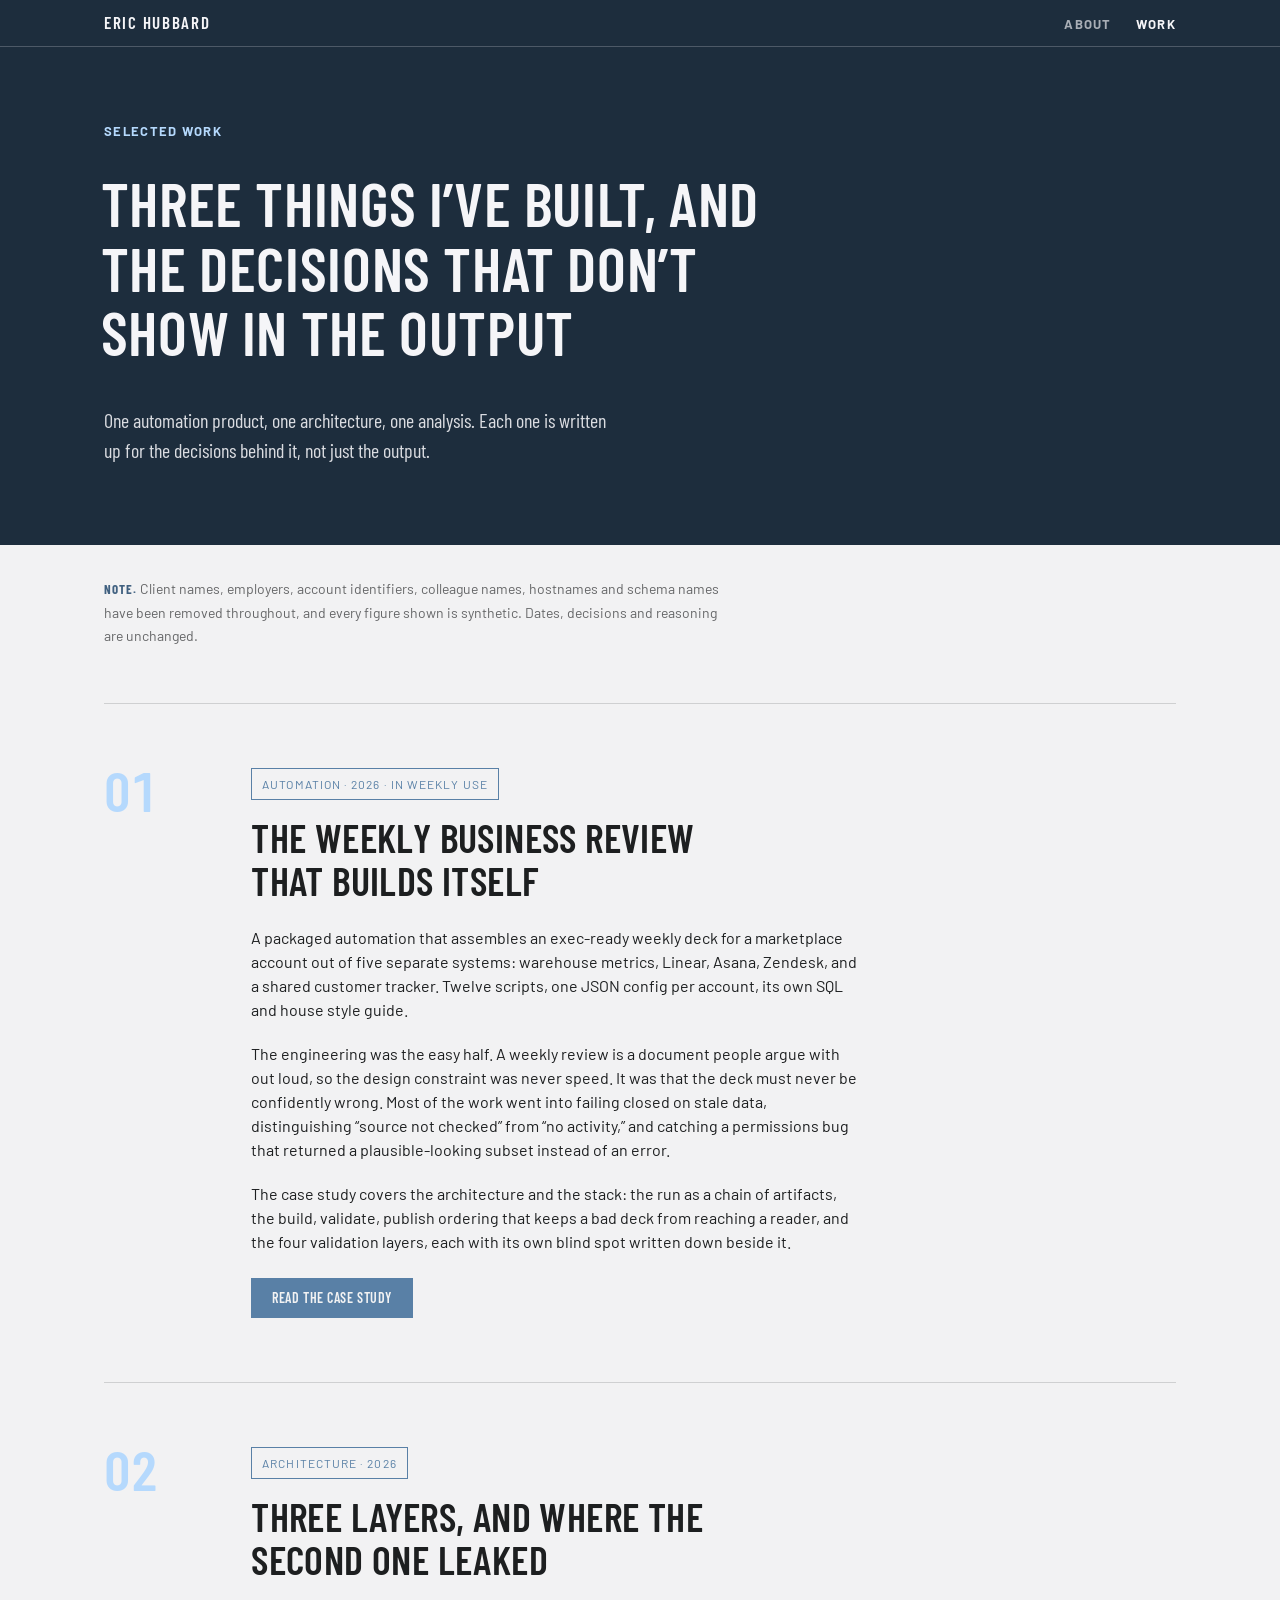
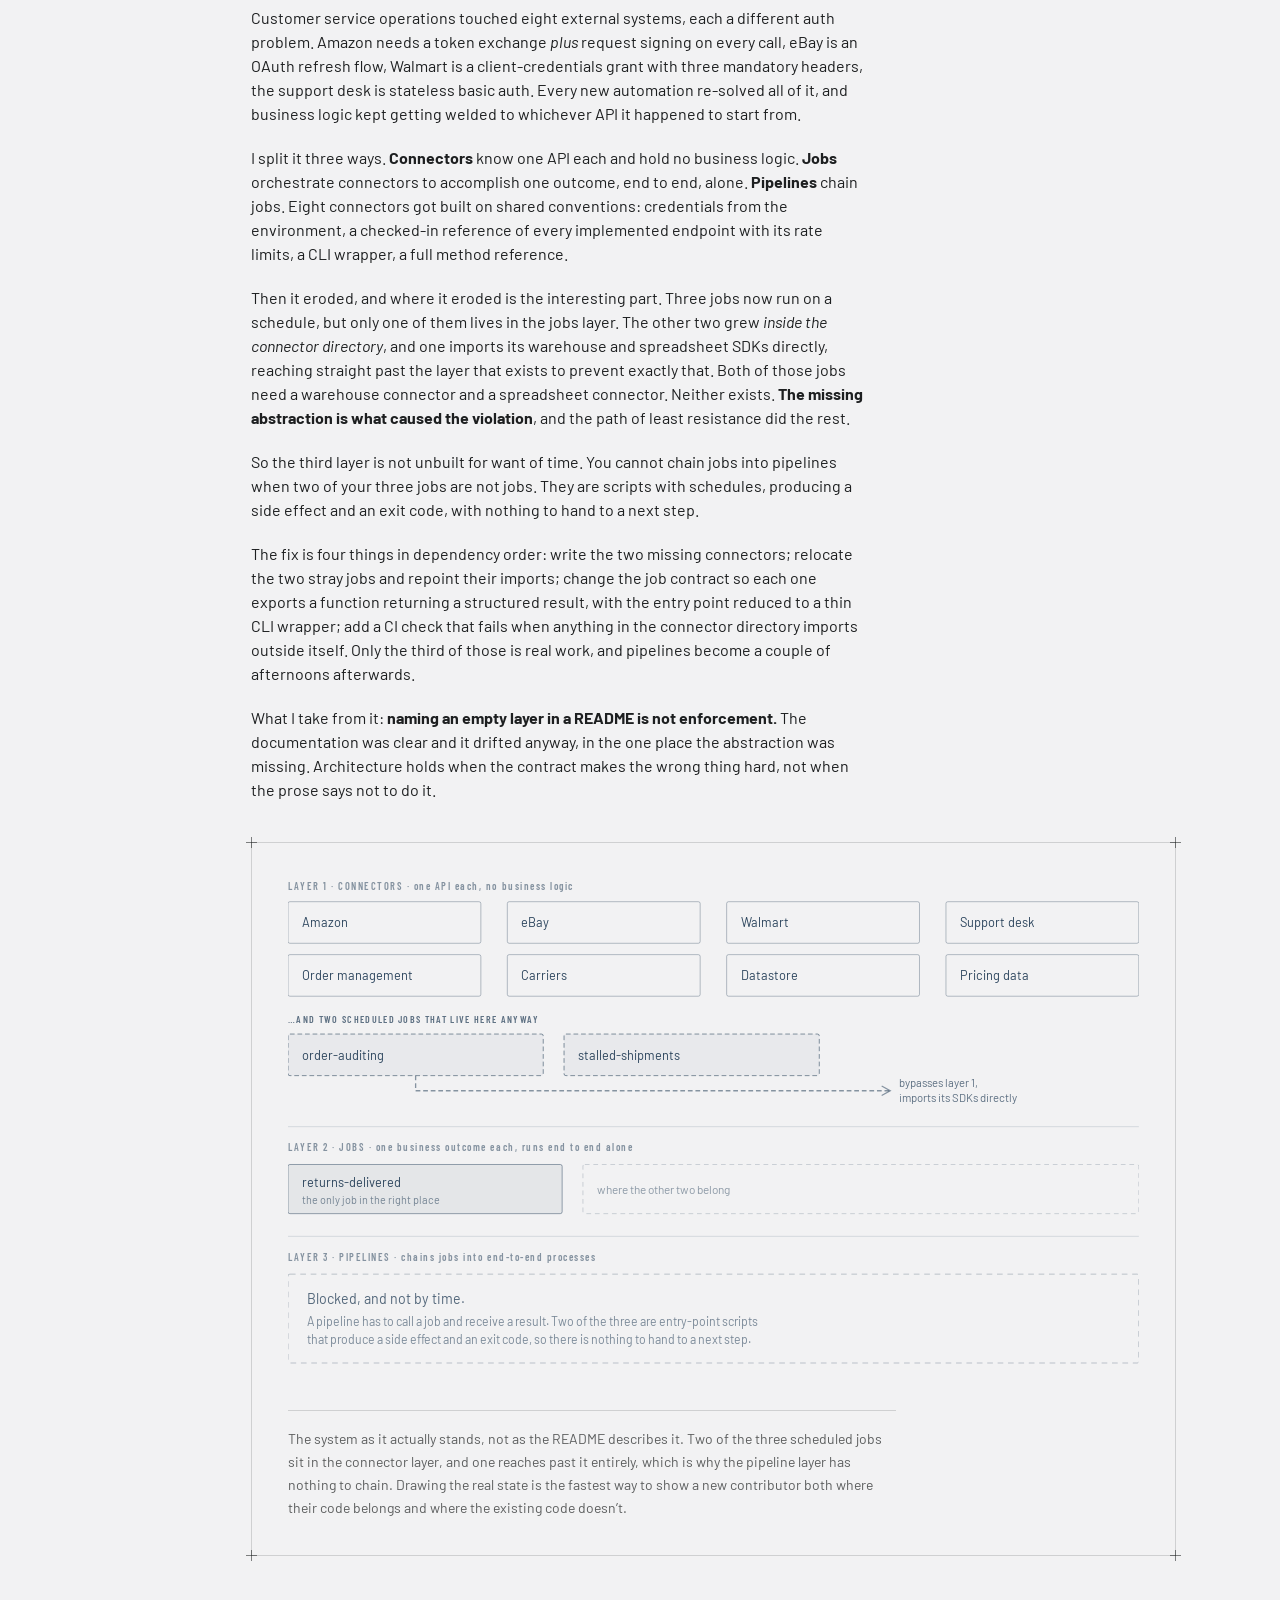
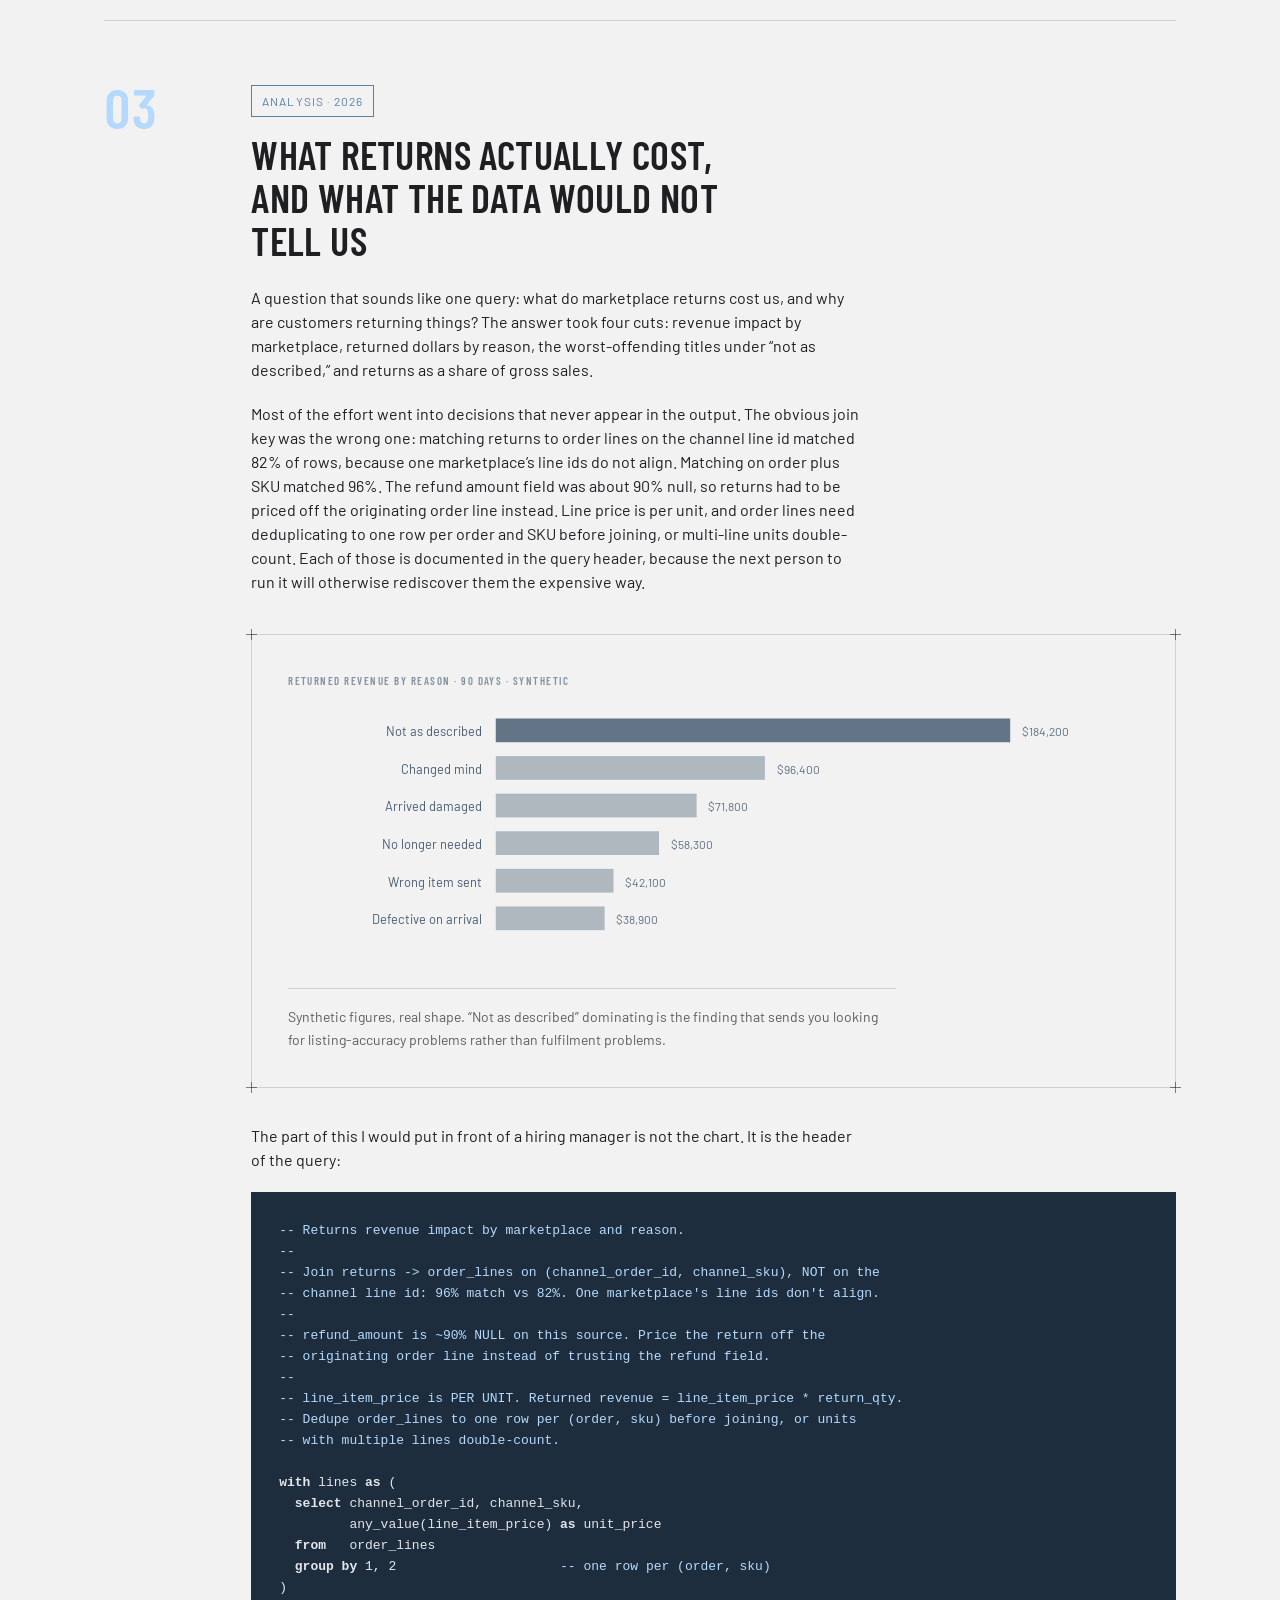
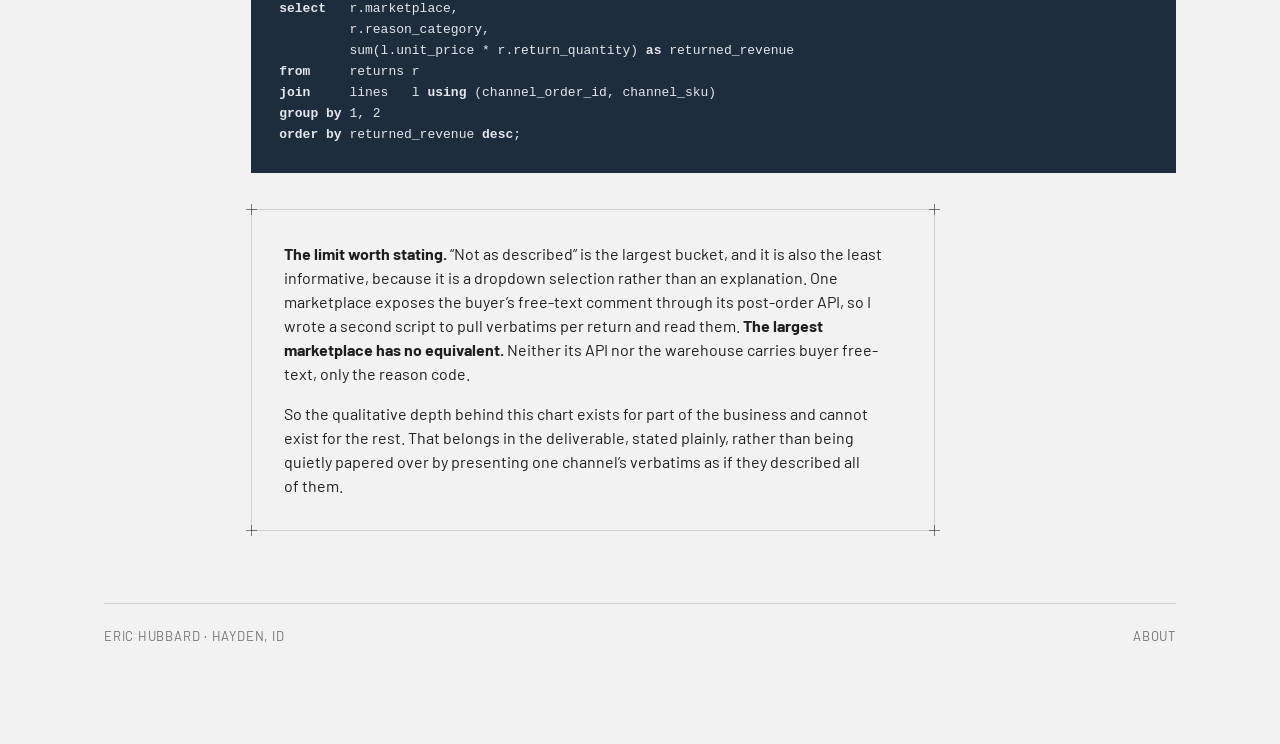
==== commit 846e31c9: "Replace the site with the Industry design-system build Swaps in the static export: new index.html, w" ====
--- a/work/index.html
+++ b/work/index.html
@@ -3,104 +3,79 @@
 <head>
 <meta charset="utf-8">
 <meta name="viewport" content="width=device-width, initial-scale=1">
-<title>Selected work · Eric Hubbard</title>
-<meta name="description" content="Three worked examples: an agent-run weekly business review pipeline, a layered marketplace connector architecture, and a returns revenue analysis.">
-<link rel="canonical" href="https://erichubbard.io/work/">
-<meta property="og:title" content="Selected work · Eric Hubbard">
-<meta property="og:description" content="An agent-run weekly business review pipeline, a layered marketplace connector architecture, and a returns revenue analysis.">
-<meta property="og:type" content="website">
-<meta property="og:url" content="https://erichubbard.io/work/">
-<link rel="stylesheet" href="/style.css">
-<link rel="icon" href="data:image/svg+xml,<svg xmlns='http://www.w3.org/2000/svg' viewBox='0 0 16 16'><text y='13' font-size='13' font-family='monospace' font-weight='bold'>E</text></svg>">
+  <title>Selected work · Eric Hubbard</title>
+  <meta name="description" content="Three worked examples: an agent-run weekly business review pipeline, a layered marketplace connector architecture, and a returns revenue analysis.">
+  <link rel="canonical" href="https://erichubbard.io/work/">
+  <meta property="og:title" content="Selected work · Eric Hubbard">
+  <meta property="og:description" content="An agent-run weekly business review pipeline, a layered marketplace connector architecture, and a returns revenue analysis.">
+  <meta property="og:type" content="website">
+  <meta property="og:url" content="https://erichubbard.io/work/">
+  <link rel="icon" href="data:image/svg+xml,<svg xmlns='http://www.w3.org/2000/svg' viewBox='0 0 16 16'><text y='13' font-size='13' font-family='monospace' font-weight='bold'>E</text></svg>">
+<link rel="stylesheet" href="../styles.css">
+<style>
+body { margin: 0; text-wrap: pretty; background: var(--color-bg); }
+a { color: var(--color-accent-700); text-decoration: none; }
+a:hover { color: var(--color-accent-800); text-decoration: underline; text-underline-offset: 3px; }
+/* Media queries and SVG type normalisation: the two things inline styles cannot carry. */
+@media (max-width: 860px) { [data-grid] { grid-template-columns: 1fr !important; } }
+figure svg text { font-family: var(--font-body); }
+figure svg text[font-family^="ui-monospace"] { font-family: var(--font-heading); font-weight: 600; }
+</style>
 </head>
 <body>
-<div class="page">
-
-<header class="masthead">
-  <a class="wordmark" href="/">Eric Hubbard</a>
-  <nav>
-    <a href="/">About</a>
-    <a href="/work/" aria-current="page">Work</a>
-  </nav>
-</header>
-
-<main>
-
-  <p class="eyebrow">Selected work</p>
-  <h1>Three things I've built, and the decisions that don't show in the output</h1>
-  <div class="col">
-    <p class="lede">One automation product, one architecture, one analysis. They are here because
-    each went wrong in a different way first.</p>
-    <p class="note"><span class="marker">Note.</span> Client names, employers, account identifiers,
-    colleague names, hostnames and schema names have been removed throughout, and every figure shown
-    is synthetic. Dates, decisions and reasoning are unchanged.</p>
+<div style="min-height: 100%; background: var(--color-bg); color: var(--color-text); font-family: var(--font-body); font-size: 16px; line-height: 24px; padding-bottom: 96px">
+
+  <div style="background: var(--color-accent-900); color: var(--color-neutral-100)">
+    <nav class="nav" style="border-bottom: 1px solid color-mix(in srgb, #f5f5f8 22%, transparent); padding-inline: max(clamp(20px,5vw,72px), calc((100% - 1200px) / 2 + clamp(20px,5vw,72px))); gap: 24px; align-items: baseline; color: var(--color-neutral-100)">
+      <a href="../" class="nav-brand" style="font-size: 17px; letter-spacing: 0.1em; text-transform: uppercase; color: var(--color-neutral-100)">Eric Hubbard</a>
+      <a href="../" style="font-size: 13px; letter-spacing: 0.1em; text-transform: uppercase; font-weight: 700; color: color-mix(in srgb, #f5f5f8 65%, transparent)">About</a>
+      <a href="./" aria-current="page" style="font-size: 13px; letter-spacing: 0.1em; text-transform: uppercase; font-weight: 700; color: var(--color-neutral-100)">Work</a>
+    </nav>
+
+    <div style="max-width: 1200px; margin: 0 auto; padding: 72px clamp(20px,5vw,72px) 80px">
+      <span style="display: block; font-size: 13px; letter-spacing: 0.1em; text-transform: uppercase; font-weight: 700; color: var(--color-accent-300); margin-bottom: 28px">Selected work</span>
+      <h1 style="font-family: var(--font-heading); font-weight: 600; font-size: clamp(36px, 4.8vw, 68px); line-height: 1.05; letter-spacing: 0.01em; text-transform: uppercase; margin: 0; margin-left: -0.052em; max-width: 24ch">Three things I’ve built, and the decisions that don’t show in the output</h1>
+      <p style="max-width: 56ch; margin: 40px 0 0; font-family: var(--font-heading); font-weight: 400; font-size: 20px; line-height: 30px; color: color-mix(in srgb, #f5f5f8 88%, transparent)">One automation product, one architecture, one analysis. Each one is written up for the decisions behind it, not just the output.</p>
+    </div>
   </div>
 
-  <!-- 1 -->
-  <article class="entry">
-    <p class="status">Automation · 2026 · in weekly use</p>
-    <h2>The weekly business review that builds itself</h2>
-    <div class="col">
-      <p>A packaged agent skill that assembles an exec-ready weekly deck for a marketplace account
-      out of five separate systems: warehouse metrics, Linear, Asana, Zendesk, and a shared
-      customer tracker. Twelve scripts, one JSON config per account, its own SQL and house style
-      guide.</p>
-      <p>The engineering was the easy half. A weekly review is a document people argue with out
-      loud, so the design constraint was never speed. It was that the deck must never be
-      confidently wrong. Most of the work went into failing closed on stale data, distinguishing
-      "source not checked" from "no activity," and catching a permissions bug that returned a
-      plausible-looking subset instead of an error.</p>
-      <p>The case study covers the architecture and the stack: the run as a chain of artifacts,
-      the build, validate, publish ordering that keeps a bad deck from reaching a reader, and the
-      four validation layers, each with its own blind spot written down beside it.</p>
-      <p><a class="readmore" href="/work/wbr-exec-brief/">Read the case study →</a></p>
-    </div>
-  </article>
-
-  <!-- 2 -->
-  <article class="entry">
-    <p class="status">Architecture · 2026</p>
-    <h2>Three layers, and where the second one leaked</h2>
-    <div class="col">
-      <p>Customer service operations touched eight external systems, each a different auth problem.
-      Amazon needs a token exchange <em>plus</em> request signing on every call, eBay is an OAuth
-      refresh flow, Walmart is a client-credentials grant with three mandatory headers, the support
-      desk is stateless basic auth. Every new automation re-solved all of it, and business logic kept
-      getting welded to whichever API it happened to start from.</p>
-
-      <p>I split it three ways. <strong>Connectors</strong> know one API each and hold no business
-      logic. <strong>Jobs</strong> orchestrate connectors to accomplish one outcome, end to end,
-      alone. <strong>Pipelines</strong> chain jobs. Eight connectors got built on shared conventions:
-      credentials from the environment, a checked-in reference of every implemented endpoint with its
-      rate limits, a CLI wrapper, a full method reference.</p>
-
-      <p>Then it eroded, and where it eroded is the interesting part. Three jobs now run on a
-      schedule, but only one of them lives in the jobs layer. The other two grew <em>inside the
-      connector directory</em>, and one imports its warehouse and spreadsheet SDKs directly,
-      reaching straight past the layer that exists to prevent exactly that. Both of those jobs need a
-      warehouse connector and a spreadsheet connector. Neither exists. <strong>The missing
-      abstraction is what caused the violation</strong>, and the path of least resistance did the
-      rest.</p>
-
-      <p>So the third layer is not unbuilt for want of time. You cannot chain jobs into pipelines
-      when two of your three jobs are not jobs. They are scripts with schedules, producing a side
-      effect and an exit code, with nothing to hand to a next step.</p>
-
-      <p>The fix is four things in dependency order: write the two missing connectors; relocate the
-      two stray jobs and repoint their imports; change the job contract so each one exports a
-      function returning a structured result, with the entry point reduced to a thin CLI wrapper; add
-      a CI check that fails when anything in the connector directory imports outside itself. Only the
-      third of those is real work, and pipelines become a couple of afternoons afterwards.</p>
-
-      <p>What I take from it: <strong>naming an empty layer in a README is not enforcement.</strong>
-      The documentation was clear and it drifted anyway, in the one place the abstraction was
-      missing. Architecture holds when the contract makes the wrong thing hard, not when the prose
-      says not to do it.</p>
-    </div>
-
-    <figure>
-      <div class="fig-scroll">
-      <svg viewBox="0 0 900 530" role="img" aria-labelledby="archtitle archdesc" style="max-width:900px">
+  <div style="max-width: 1200px; margin: 0 auto; padding: 0 clamp(20px,5vw,72px)">
+
+    
+    <p style="max-width: 78ch; margin: 32px 0 0; font-size: 14px; line-height: 23px; color: color-mix(in srgb, var(--color-text) 66%, transparent)"><span style="font-family: var(--font-heading); font-weight: 700; text-transform: uppercase; letter-spacing: 0.08em; font-size: 13px; color: var(--color-accent-700)">Note.</span> Client names, employers, account identifiers, colleague names, hostnames and schema names have been removed throughout, and every figure shown is synthetic. Dates, decisions and reasoning are unchanged.</p>
+    
+
+    <article data-grid="entry" style="display: grid; grid-template-columns: 96px minmax(0, 1fr); gap: 12px clamp(24px, 4vw, 56px); align-items: start; padding: 64px 0 0; border-top: 1px solid var(--color-divider); margin-top: 56px">
+      <span style="font-family: var(--font-heading); font-weight: 600; font-size: 56px; line-height: 0.8; color: var(--color-accent-300); font-variant-numeric: tabular-nums">01</span>
+      <div>
+        <span class="tag tag-outline" style="font-size: 12px; letter-spacing: 0.09em; text-transform: uppercase">automation · 2026 · in weekly use</span>
+        <h2 style="font-family: var(--font-heading); font-weight: 600; font-size: clamp(28px, 3.2vw, 40px); line-height: 1.08; letter-spacing: 0.01em; text-transform: uppercase; margin: 16px 0 24px; max-width: 28ch">The weekly business review that builds itself</h2>
+        <div style="max-width: 68ch; display: flex; flex-direction: column; gap: 20px">
+          
+          <p style="margin: 0">A packaged automation that assembles an exec-ready weekly deck for a marketplace account out of five separate systems: warehouse metrics, Linear, Asana, Zendesk, and a shared customer tracker. Twelve scripts, one JSON config per account, its own SQL and house style guide.</p><p style="margin: 0">The engineering was the easy half. A weekly review is a document people argue with out loud, so the design constraint was never speed. It was that the deck must never be confidently wrong. Most of the work went into failing closed on stale data, distinguishing “source not checked” from “no activity,” and catching a permissions bug that returned a plausible-looking subset instead of an error.</p>
+          <p style="margin: 0">The case study covers the architecture and the stack: the run as a chain of artifacts, the build, validate, publish ordering that keeps a bad deck from reaching a reader, and the four validation layers, each with its own blind spot written down beside it.</p>
+          <p style="margin: 4px 0 0"><a class="btn btn-primary" href="wbr-exec-brief/" style="min-height: 40px; padding-inline: 20px; letter-spacing: 0.04em; text-transform: uppercase">Read the case study</a></p>
+        </div>
+      </div>
+    </article>
+
+    <article data-grid="entry" style="display: grid; grid-template-columns: 96px minmax(0, 1fr); gap: 12px clamp(24px, 4vw, 56px); align-items: start; padding: 64px 0 0; border-top: 1px solid var(--color-divider); margin-top: 64px">
+      <span style="font-family: var(--font-heading); font-weight: 600; font-size: 56px; line-height: 0.8; color: var(--color-accent-300); font-variant-numeric: tabular-nums">02</span>
+      <div>
+        <span class="tag tag-outline" style="font-size: 12px; letter-spacing: 0.09em; text-transform: uppercase">Architecture · 2026</span>
+        <h2 style="font-family: var(--font-heading); font-weight: 600; font-size: clamp(28px, 3.2vw, 40px); line-height: 1.08; letter-spacing: 0.01em; text-transform: uppercase; margin: 16px 0 24px; max-width: 28ch">Three layers, and where the second one leaked</h2>
+        <div style="max-width: 68ch; display: flex; flex-direction: column; gap: 20px">
+          <p style="margin: 0">Customer service operations touched eight external systems, each a different auth problem. Amazon needs a token exchange <em>plus</em> request signing on every call, eBay is an OAuth refresh flow, Walmart is a client-credentials grant with three mandatory headers, the support desk is stateless basic auth. Every new automation re-solved all of it, and business logic kept getting welded to whichever API it happened to start from.</p>
+          <p style="margin: 0">I split it three ways. <strong style="font-weight: 700">Connectors</strong> know one API each and hold no business logic. <strong style="font-weight: 700">Jobs</strong> orchestrate connectors to accomplish one outcome, end to end, alone. <strong style="font-weight: 700">Pipelines</strong> chain jobs. Eight connectors got built on shared conventions: credentials from the environment, a checked-in reference of every implemented endpoint with its rate limits, a CLI wrapper, a full method reference.</p>
+          <p style="margin: 0">Then it eroded, and where it eroded is the interesting part. Three jobs now run on a schedule, but only one of them lives in the jobs layer. The other two grew <em>inside the connector directory</em>, and one imports its warehouse and spreadsheet SDKs directly, reaching straight past the layer that exists to prevent exactly that. Both of those jobs need a warehouse connector and a spreadsheet connector. Neither exists. <strong style="font-weight: 700">The missing abstraction is what caused the violation</strong>, and the path of least resistance did the rest.</p>
+          <p style="margin: 0">So the third layer is not unbuilt for want of time. You cannot chain jobs into pipelines when two of your three jobs are not jobs. They are scripts with schedules, producing a side effect and an exit code, with nothing to hand to a next step.</p>
+          <p style="margin: 0">The fix is four things in dependency order: write the two missing connectors; relocate the two stray jobs and repoint their imports; change the job contract so each one exports a function returning a structured result, with the entry point reduced to a thin CLI wrapper; add a CI check that fails when anything in the connector directory imports outside itself. Only the third of those is real work, and pipelines become a couple of afternoons afterwards.</p>
+          <p style="margin: 0">What I take from it: <strong style="font-weight: 700">naming an empty layer in a README is not enforcement.</strong> The documentation was clear and it drifted anyway, in the one place the abstraction was missing. Architecture holds when the contract makes the wrong thing hard, not when the prose says not to do it.</p>
+        </div>
+
+        <figure class="blueprint" style="margin: 40px 0 0; padding: clamp(20px, 3vw, 36px); color: var(--color-accent-800)">
+          <i class="corner tl"></i><i class="corner tr"></i><i class="corner bl"></i><i class="corner br"></i>
+          <div style="overflow-x: auto"><svg width="100%" viewBox="0 0 900 530" role="img" aria-labelledby="archtitle archdesc" style="max-width: 900px">
         <title id="archtitle">Three-layer architecture, as it actually stands</title>
         <desc id="archdesc">Layer one holds eight single-purpose API connectors, but also holds two scheduled jobs that do not belong there; one of them bypasses the connector layer entirely and imports its warehouse and spreadsheet SDKs directly. Layer two holds only one of the three jobs. Layer three, pipelines, is blocked because two of the three jobs are entry-point scripts with no return value to chain.</desc>
 
@@ -108,20 +83,20 @@
         <text x="0" y="12" font-family="ui-monospace, Menlo, monospace" font-size="11" letter-spacing="1.6" fill="currentColor" opacity="0.55">LAYER 1 · CONNECTORS · one API each, no business logic</text>
         <g font-family="ui-sans-serif, system-ui, sans-serif" font-size="13.5" fill="currentColor">
           <g stroke="currentColor" stroke-opacity="0.35" fill="none">
-            <rect x="0"   y="24" width="204" height="44" rx="2"/>
-            <rect x="232" y="24" width="204" height="44" rx="2"/>
-            <rect x="464" y="24" width="204" height="44" rx="2"/>
-            <rect x="696" y="24" width="204" height="44" rx="2"/>
-            <rect x="0"   y="80" width="204" height="44" rx="2"/>
-            <rect x="232" y="80" width="204" height="44" rx="2"/>
-            <rect x="464" y="80" width="204" height="44" rx="2"/>
-            <rect x="696" y="80" width="204" height="44" rx="2"/>
-          </g>
-          <text x="15"  y="51">Amazon</text>
+            <rect x="0" y="24" width="204" height="44" rx="2"></rect>
+            <rect x="232" y="24" width="204" height="44" rx="2"></rect>
+            <rect x="464" y="24" width="204" height="44" rx="2"></rect>
+            <rect x="696" y="24" width="204" height="44" rx="2"></rect>
+            <rect x="0" y="80" width="204" height="44" rx="2"></rect>
+            <rect x="232" y="80" width="204" height="44" rx="2"></rect>
+            <rect x="464" y="80" width="204" height="44" rx="2"></rect>
+            <rect x="696" y="80" width="204" height="44" rx="2"></rect>
+          </g>
+          <text x="15" y="51">Amazon</text>
           <text x="247" y="51">eBay</text>
           <text x="479" y="51">Walmart</text>
           <text x="711" y="51">Support desk</text>
-          <text x="15"  y="107">Order management</text>
+          <text x="15" y="107">Order management</text>
           <text x="247" y="107">Carriers</text>
           <text x="479" y="107">Datastore</text>
           <text x="711" y="107">Pricing data</text>
@@ -131,73 +106,61 @@
         <text x="0" y="152" font-family="ui-monospace, Menlo, monospace" font-size="10.5" letter-spacing="1.4" fill="currentColor" opacity="0.75">…AND TWO SCHEDULED JOBS THAT LIVE HERE ANYWAY</text>
         <g font-family="ui-sans-serif, system-ui, sans-serif" font-size="13.5" fill="currentColor">
           <g stroke="currentColor" stroke-opacity="0.6" stroke-dasharray="5 3" fill="currentColor" fill-opacity="0.05">
-            <rect x="0"   y="164" width="270" height="44" rx="2"/>
-            <rect x="292" y="164" width="270" height="44" rx="2"/>
-          </g>
-          <text x="15"  y="191">order-auditing</text>
+            <rect x="0" y="164" width="270" height="44" rx="2"></rect>
+            <rect x="292" y="164" width="270" height="44" rx="2"></rect>
+          </g>
+          <text x="15" y="191">order-auditing</text>
           <text x="307" y="191">stalled-shipments</text>
         </g>
 
         <!-- bypass: routed under the strays so it doesn't cross them -->
         <g stroke="currentColor" stroke-opacity="0.55" fill="none">
-          <path d="M135 208 L135 224 L636 224" stroke-width="1.4" stroke-dasharray="5 3"/>
-          <path d="M628 219 L637 224 L628 229" stroke-width="1.4"/>
+          <path d="M135 208 L135 224 L636 224" stroke-width="1.4" stroke-dasharray="5 3"></path>
+          <path d="M628 219 L637 224 L628 229" stroke-width="1.4"></path>
         </g>
         <text x="646" y="220" font-family="ui-sans-serif, system-ui, sans-serif" font-size="12" fill="currentColor" opacity="0.75">bypasses layer 1,</text>
         <text x="646" y="236" font-family="ui-sans-serif, system-ui, sans-serif" font-size="12" fill="currentColor" opacity="0.75">imports its SDKs directly</text>
 
-        <line x1="0" y1="262" x2="900" y2="262" stroke="currentColor" stroke-opacity="0.16"/>
+        <line x1="0" y1="262" x2="900" y2="262" stroke="currentColor" stroke-opacity="0.16"></line>
 
         <!-- LAYER 2 -->
         <text x="0" y="288" font-family="ui-monospace, Menlo, monospace" font-size="11" letter-spacing="1.6" fill="currentColor" opacity="0.55">LAYER 2 · JOBS · one business outcome each, runs end to end alone</text>
         <g font-family="ui-sans-serif, system-ui, sans-serif" font-size="13.5" fill="currentColor">
-          <rect x="0" y="302" width="290" height="52" rx="2" fill="currentColor" fill-opacity="0.07" stroke="currentColor" stroke-opacity="0.5"/>
+          <rect x="0" y="302" width="290" height="52" rx="2" fill="currentColor" fill-opacity="0.07" stroke="currentColor" stroke-opacity="0.5"></rect>
           <text x="15" y="326">returns-delivered</text>
           <text x="15" y="344" font-size="11.5" opacity="0.6">the only job in the right place</text>
 
-          <rect x="312" y="302" width="588" height="52" rx="2" fill="none" stroke="currentColor" stroke-opacity="0.22" stroke-dasharray="5 4"/>
+          <rect x="312" y="302" width="588" height="52" rx="2" fill="none" stroke="currentColor" stroke-opacity="0.22" stroke-dasharray="5 4"></rect>
           <text x="327" y="333" font-size="12.5" opacity="0.5">where the other two belong</text>
         </g>
 
-        <line x1="0" y1="378" x2="900" y2="378" stroke="currentColor" stroke-opacity="0.16"/>
+        <line x1="0" y1="378" x2="900" y2="378" stroke="currentColor" stroke-opacity="0.16"></line>
 
         <!-- LAYER 3 -->
         <text x="0" y="404" font-family="ui-monospace, Menlo, monospace" font-size="11" letter-spacing="1.6" fill="currentColor" opacity="0.55">LAYER 3 · PIPELINES · chains jobs into end-to-end processes</text>
-        <rect x="0" y="418" width="900" height="94" rx="2" fill="none" stroke="currentColor" stroke-opacity="0.3" stroke-dasharray="6 5"/>
+        <rect x="0" y="418" width="900" height="94" rx="2" fill="none" stroke="currentColor" stroke-opacity="0.3" stroke-dasharray="6 5"></rect>
         <text x="20" y="450" font-family="ui-sans-serif, system-ui, sans-serif" font-size="15" fill="currentColor" opacity="0.8">Blocked, and not by time.</text>
         <text x="20" y="473" font-family="ui-sans-serif, system-ui, sans-serif" font-size="13" fill="currentColor" opacity="0.6">A pipeline has to call a job and receive a result. Two of the three are entry-point scripts</text>
         <text x="20" y="492" font-family="ui-sans-serif, system-ui, sans-serif" font-size="13" fill="currentColor" opacity="0.6">that produce a side effect and an exit code, so there is nothing to hand to a next step.</text>
-      </svg>
+      </svg></div>
+          <figcaption style="margin-top: 24px; padding-top: 16px; border-top: 1px solid var(--color-divider); max-width: 76ch; font-size: 14px; line-height: 23px; color: color-mix(in srgb, var(--color-text) 70%, transparent)">The system as it actually stands, not as the README describes it. Two of the three scheduled jobs sit in the connector layer, and one reaches past it entirely, which is why the pipeline layer has nothing to chain. Drawing the real state is the fastest way to show a new contributor both where their code belongs and where the existing code doesn’t.</figcaption>
+        </figure>
       </div>
-      <figcaption>The system as it actually stands, not as the README describes it. Two of the three
-      scheduled jobs sit in the connector layer, and one reaches past it entirely, which is why the
-      pipeline layer has nothing to chain. Drawing the real state is the fastest way to show a new
-      contributor both where their code belongs and where the existing code doesn't.</figcaption>
-    </figure>
-  </article>
-
-  <!-- 3 -->
-  <article class="entry">
-    <p class="status">Analysis · 2026</p>
-    <h2>What returns actually cost, and what the data would not tell us</h2>
-    <div class="col">
-      <p>A question that sounds like one query: what do marketplace returns cost us, and why are
-      customers returning things? The answer took four cuts: revenue impact by marketplace, returned
-      dollars by reason, the worst-offending titles under "not as described," and returns as a share
-      of gross sales.</p>
-      <p>Most of the effort went into decisions that never appear in the output. The obvious join key
-      was the wrong one: matching returns to order lines on the channel line id matched 82% of rows,
-      because one marketplace's line ids do not align. Matching on order plus SKU matched 96%. The
-      refund amount field was about 90% null, so returns had to be priced off the originating order
-      line instead. Line price is per unit, and order lines need deduplicating to one row per order
-      and SKU before joining, or multi-line units double-count. Each of those is documented in the
-      query header, because the next person to run it will otherwise rediscover them the expensive
-      way.</p>
-    </div>
-
-    <figure>
-      <div class="fig-scroll chart">
-      <svg viewBox="0 0 860 290" role="img" aria-labelledby="rettitle retdesc" style="max-width:860px">
+    </article>
+
+    <article data-grid="entry" style="display: grid; grid-template-columns: 96px minmax(0, 1fr); gap: 12px clamp(24px, 4vw, 56px); align-items: start; padding: 64px 0 0; border-top: 1px solid var(--color-divider); margin-top: 64px">
+      <span style="font-family: var(--font-heading); font-weight: 600; font-size: 56px; line-height: 0.8; color: var(--color-accent-300); font-variant-numeric: tabular-nums">03</span>
+      <div>
+        <span class="tag tag-outline" style="font-size: 12px; letter-spacing: 0.09em; text-transform: uppercase">Analysis · 2026</span>
+        <h2 style="font-family: var(--font-heading); font-weight: 600; font-size: clamp(28px, 3.2vw, 40px); line-height: 1.08; letter-spacing: 0.01em; text-transform: uppercase; margin: 16px 0 24px; max-width: 28ch">What returns actually cost, and what the data would not tell us</h2>
+        <div style="max-width: 68ch; display: flex; flex-direction: column; gap: 20px">
+          <p style="margin: 0">A question that sounds like one query: what do marketplace returns cost us, and why are customers returning things? The answer took four cuts: revenue impact by marketplace, returned dollars by reason, the worst-offending titles under “not as described,” and returns as a share of gross sales.</p>
+          <p style="margin: 0">Most of the effort went into decisions that never appear in the output. The obvious join key was the wrong one: matching returns to order lines on the channel line id matched 82% of rows, because one marketplace’s line ids do not align. Matching on order plus SKU matched 96%. The refund amount field was about 90% null, so returns had to be priced off the originating order line instead. Line price is per unit, and order lines need deduplicating to one row per order and SKU before joining, or multi-line units double-count. Each of those is documented in the query header, because the next person to run it will otherwise rediscover them the expensive way.</p>
+        </div>
+
+        <figure class="blueprint" style="margin: 40px 0 0; padding: clamp(20px, 3vw, 36px); color: var(--color-accent-800)">
+          <i class="corner tl"></i><i class="corner tr"></i><i class="corner bl"></i><i class="corner br"></i>
+          <div style="overflow-x: auto"><svg width="100%" viewBox="0 0 860 290" role="img" aria-labelledby="rettitle retdesc" style="max-width: 860px">
         <title id="rettitle">Returned revenue by reason category</title>
         <desc id="retdesc">Horizontal bar chart of synthetic returned revenue by reason. Not as described leads at 184,200 dollars, followed by changed mind at 96,400, arrived damaged at 71,800, no longer needed at 58,300, wrong item sent at 42,100 and defective on arrival at 38,900.</desc>
         <g font-family="ui-sans-serif, system-ui, sans-serif" font-size="13" fill="currentColor">
@@ -213,12 +176,12 @@
           </g>
 
           <g fill="currentColor">
-            <rect x="210" y="48"  width="520" height="24" opacity="0.72"/>
-            <rect x="210" y="86"  width="272" height="24" opacity="0.34"/>
-            <rect x="210" y="124" width="203" height="24" opacity="0.34"/>
-            <rect x="210" y="162" width="165" height="24" opacity="0.34"/>
-            <rect x="210" y="200" width="119" height="24" opacity="0.34"/>
-            <rect x="210" y="238" width="110" height="24" opacity="0.34"/>
+            <rect x="210" y="48" width="520" height="24" opacity="0.72"></rect>
+            <rect x="210" y="86" width="272" height="24" opacity="0.34"></rect>
+            <rect x="210" y="124" width="203" height="24" opacity="0.34"></rect>
+            <rect x="210" y="162" width="165" height="24" opacity="0.34"></rect>
+            <rect x="210" y="200" width="119" height="24" opacity="0.34"></rect>
+            <rect x="210" y="238" width="110" height="24" opacity="0.34"></rect>
           </g>
 
           <g font-family="ui-monospace, Menlo, monospace" font-size="12" opacity="0.75">
@@ -230,20 +193,16 @@
             <text x="332" y="256">$38,900</text>
           </g>
         </g>
-      </svg>
-      </div>
-      <figcaption>Synthetic figures, real shape. "Not as described" dominating is the finding that
-      sends you looking for listing-accuracy problems rather than fulfilment problems.</figcaption>
-    </figure>
-
-    <div class="col">
-      <p>The part of this I would put in front of a hiring manager is not the chart. It is the
-      header of the query:</p>
-    </div>
-
-<pre><code><span class="c">-- Returns revenue impact by marketplace and reason.
+      </svg></div>
+          <figcaption style="margin-top: 24px; padding-top: 16px; border-top: 1px solid var(--color-divider); max-width: 76ch; font-size: 14px; line-height: 23px; color: color-mix(in srgb, var(--color-text) 70%, transparent)">Synthetic figures, real shape. “Not as described” dominating is the finding that sends you looking for listing-accuracy problems rather than fulfilment problems.</figcaption>
+        </figure>
+
+        
+        <p style="max-width: 68ch; margin: 36px 0 20px">The part of this I would put in front of a hiring manager is not the chart. It is the header of the query:</p>
+
+        <pre style="margin: 0; padding: clamp(18px, 2.4vw, 28px); background: var(--color-accent-900); color: color-mix(in srgb, #f5f5f8 92%, transparent); overflow-x: auto; font-size: 13px; line-height: 21px; font-family: ui-monospace, Menlo, Consolas, monospace"><code><span style="color: var(--color-accent-300)">-- Returns revenue impact by marketplace and reason.
 --
--- Join returns -> order_lines on (channel_order_id, channel_sku), NOT on the
+-- Join returns -&gt; order_lines on (channel_order_id, channel_sku), NOT on the
 -- channel line id: 96% match vs 82%. One marketplace's line ids don't align.
 --
 -- refund_amount is ~90% NULL on this source. Price the return off the
@@ -251,44 +210,37 @@
 --
 -- line_item_price is PER UNIT. Returned revenue = line_item_price * return_qty.
 -- Dedupe order_lines to one row per (order, sku) before joining, or units
--- with multiple lines double-count.</span>
-
-<span class="k">with</span> lines <span class="k">as</span> (
-  <span class="k">select</span> channel_order_id, channel_sku,
-         any_value(line_item_price) <span class="k">as</span> unit_price
-  <span class="k">from</span>   order_lines
-  <span class="k">group by</span> 1, 2                     <span class="c">-- one row per (order, sku)</span>
+-- with multiple lines double-count.
+
+</span><span style="font-weight: 700">with</span> lines <span style="font-weight: 700">as</span> (
+  <span style="font-weight: 700">select</span> channel_order_id, channel_sku,
+         any_value(line_item_price) <span style="font-weight: 700">as</span> unit_price
+  <span style="font-weight: 700">from</span>   order_lines
+  <span style="font-weight: 700">group by</span> 1, 2                     <span style="color: var(--color-accent-300)">-- one row per (order, sku)</span>
 )
-<span class="k">select</span>   r.marketplace,
+<span style="font-weight: 700">select</span>   r.marketplace,
          r.reason_category,
-         sum(l.unit_price * r.return_quantity) <span class="k">as</span> returned_revenue
-<span class="k">from</span>     returns r
-<span class="k">join</span>     lines   l <span class="k">using</span> (channel_order_id, channel_sku)
-<span class="k">group by</span> 1, 2
-<span class="k">order by</span> returned_revenue <span class="k">desc</span>;</code></pre>
-
-    <div class="col">
-      <div class="callout">
-        <p><strong>The limit worth stating.</strong> "Not as described" is the largest bucket, and it
-        is also the least informative, because it is a dropdown selection rather than an explanation. One
-        marketplace exposes the buyer's free-text comment through its post-order API, so I wrote a
-        second script to pull verbatims per return and read them. <strong>The largest marketplace has
-        no equivalent.</strong> Neither its API nor the warehouse carries buyer free-text, only the
-        reason code.</p>
-        <p>So the qualitative depth behind this chart exists for part of the business and cannot
-        exist for the rest. That belongs in the deliverable, stated plainly, rather than being
-        quietly papered over by presenting one channel's verbatims as if they described all of them.</p>
+         sum(l.unit_price * r.return_quantity) <span style="font-weight: 700">as</span> returned_revenue
+<span style="font-weight: 700">from</span>     returns r
+<span style="font-weight: 700">join</span>     lines   l <span style="font-weight: 700">using</span> (channel_order_id, channel_sku)
+<span style="font-weight: 700">group by</span> 1, 2
+<span style="font-weight: 700">order by</span> returned_revenue <span style="font-weight: 700">desc</span>;</code></pre>
+        
+
+        <div class="blueprint" style="margin: 36px 0 0; padding: clamp(20px, 2.6vw, 32px); max-width: 76ch; display: flex; flex-direction: column; gap: 16px">
+          <i class="corner tl"></i><i class="corner tr"></i><i class="corner bl"></i><i class="corner br"></i>
+          <p style="margin: 0"><strong style="font-weight: 700">The limit worth stating.</strong> “Not as described” is the largest bucket, and it is also the least informative, because it is a dropdown selection rather than an explanation. One marketplace exposes the buyer’s free-text comment through its post-order API, so I wrote a second script to pull verbatims per return and read them. <strong style="font-weight: 700">The largest marketplace has no equivalent.</strong> Neither its API nor the warehouse carries buyer free-text, only the reason code.</p>
+          <p style="margin: 0">So the qualitative depth behind this chart exists for part of the business and cannot exist for the rest. That belongs in the deliverable, stated plainly, rather than being quietly papered over by presenting one channel’s verbatims as if they described all of them.</p>
+        </div>
       </div>
-    </div>
-  </article>
-
-</main>
-
-<footer class="site-foot">
-  <span>Eric Hubbard · North Idaho</span>
-  <span><a href="/">About</a></span>
-</footer>
-
+    </article>
+
+    <footer style="margin-top: 72px; border-top: 1px solid var(--color-divider); padding-top: 20px; display: flex; flex-wrap: wrap; gap: 8px 24px; justify-content: space-between; font-size: 13px; letter-spacing: 0.06em; text-transform: uppercase; color: color-mix(in srgb, var(--color-text) 60%, transparent)">
+      <span>ERIC HUBBARD · HAYDEN, ID</span>
+      <span><a href="../" style="color: inherit">About</a></span>
+    </footer>
+
+  </div>
 </div>
 </body>
 </html>
--- a/styles.css
+++ b/styles.css
@@ -0,0 +1,286 @@
+/* Industry — design-system tokens and component classes. This file is the source of truth for the system's look; retune it here and see readme.md. */
+@import url('https://fonts.googleapis.com/css2?family=Barlow:wght@400;500;700&family=Barlow+Condensed:wght@400;600&display=swap');
+
+:root {
+  --color-bg: #f2f2f3;
+  --color-surface: #e9e9ea;
+  --color-text: #1d1f20;
+  --color-accent: #5980a6;
+  --color-accent-2: #728fab;
+  --color-divider: color-mix(in srgb, #1d1f20 16%, transparent);
+
+  /* Tonal ramps — generated in OKLCH on one shared lightness scale, so the
+     same step of any role matches the others in visual value. */
+  --color-neutral-100: #f5f5f8;
+  --color-neutral-200: #e7e7ea;
+  --color-neutral-300: #d4d4d7;
+  --color-neutral-400: #b7b7ba;
+  --color-neutral-500: #98989b;
+  --color-neutral-600: #7a7a7d;
+  --color-neutral-700: #5d5d60;
+  --color-neutral-800: #424244;
+  --color-neutral-900: #2b2b2d;
+
+  --color-accent-100: #eef6ff;
+  --color-accent-200: #d6ebff;
+  --color-accent-300: #b5d9fd;
+  --color-accent-400: #94bce3;
+  --color-accent-500: #749dc4;
+  --color-accent-600: #597ea3;
+  --color-accent-700: #416180;
+  --color-accent-800: #2c455d;
+  --color-accent-900: #1d2d3d;
+
+  --color-accent-2-100: #eef6ff;
+  --color-accent-2-200: #d6ebff;
+  --color-accent-2-300: #bdd8f2;
+  --color-accent-2-400: #9ebbd8;
+  --color-accent-2-500: #7e9cb8;
+  --color-accent-2-600: #627d98;
+  --color-accent-2-700: #486077;
+  --color-accent-2-800: #314457;
+  --color-accent-2-900: #1f2d3a;
+
+  --font-heading: "Barlow Condensed", system-ui, sans-serif;
+  --font-heading-weight: 600;
+  --font-body: "Barlow", system-ui, sans-serif;
+
+  --space-1: 3.4px;
+  --space-2: 6.8px;
+  --space-3: 10.2px;
+  --space-4: 13.6px;
+  --space-6: 20.4px;
+  --space-8: 27.2px;
+
+  --radius-sm: 2px;
+  --radius-md: 4px;
+  --radius-lg: 7px;
+
+  /* Elevation — derived from the ground: soft ink-tinted shadows on a
+     light theme, a hairline edge + ambient darkness on a dark one. */
+  --shadow-sm: 0 1px 2px color-mix(in srgb, #2b2b2d 14%, transparent);
+  --shadow-md: 0 3px 10px color-mix(in srgb, #2b2b2d 16%, transparent);
+  --shadow-lg: 0 12px 32px color-mix(in srgb, #2b2b2d 22%, transparent);
+}
+
+body {
+  background: var(--color-bg);
+  color: var(--color-text);
+  font-family: var(--font-body);
+}
+h1, h2, h3, h4 { font-family: var(--font-heading); font-weight: var(--font-heading-weight); }
+
+.blueprint {
+  position: relative;
+  border: 1px solid var(--color-divider);
+  border-radius: 0;
+}
+/* The overlay image treatments (halftone, duotone) clip their overlay
+   (overflow:hidden); a blueprint wrapper draws its registration marks
+   outside the box, so when both classes share a wrapper the frame must
+   win. */
+.blueprint.halftone, .blueprint.plate, .blueprint.duotone { overflow: visible; }
+.blueprint > .corner {
+  position: absolute; width: 11px; height: 11px;
+  color: color-mix(in srgb, var(--color-text) 55%, transparent);
+}
+.blueprint > .corner::before, .blueprint > .corner::after {
+  content: ""; position: absolute; background: currentColor;
+}
+.blueprint > .corner::before { left: 5px; top: 0; width: 1px; height: 100%; }
+.blueprint > .corner::after  { top: 5px; left: 0; width: 100%; height: 1px; }
+.blueprint > .corner.tl { top: -6px; left: -6px; }
+.blueprint > .corner.tr { top: -6px; right: -6px; }
+.blueprint > .corner.bl { bottom: -6px; left: -6px; }
+.blueprint > .corner.br { bottom: -6px; right: -6px; }
+
+.duotone{position:relative;overflow:hidden}
+.duotone::after{content:"";position:absolute;inset:0;pointer-events:none;
+  background:var(--color-accent);mix-blend-mode:color}
+
+/* ══════════════════════════════════════════════════════════════════════════
+   Components — built with the tokens above. Plain CSS
+   on plain HTML: no JavaScript, no build step. Each class is documented in
+   readme.md and demonstrated in foundations/ and components/.
+   ══════════════════════════════════════════════════════════════════════ */
+
+*, *::before, *::after { box-sizing: border-box; }
+body { margin: 0; font-size: 15px; line-height: 1.55; font-weight: 400; }
+h1, h2, h3, h4, h5, h6 {
+  font-family: var(--font-heading); font-weight: var(--font-heading-weight);
+  line-height: 1.12; letter-spacing: -0.015em; margin: 0 0 var(--space-2);
+}
+h1 { font-size: 42px; }
+h2 { font-size: 32px; }
+h3 { font-size: 25px; }
+h4 { font-size: 20px; }
+h5 { font-size: 16px; }
+h6 { font-size: 13px; }
+h6 { letter-spacing: 0.08em; text-transform: uppercase; }
+p { margin: 0 0 var(--space-3); }
+a { color: var(--color-accent); text-underline-offset: 3px; }
+img { display: block; max-width: 100%; }
+figure { margin: 0; }
+figcaption {
+  font-size: 11px; margin-top: var(--space-1);
+  color: color-mix(in srgb, var(--color-text) 55%, transparent);
+}
+.text-muted { color: color-mix(in srgb, var(--color-text) 55%, transparent); }
+:focus { outline: none; }
+:focus-visible { outline: 2px solid var(--color-accent); outline-offset: 2px; }
+::selection { background: color-mix(in srgb, var(--color-accent) 30%, transparent); }
+
+/* — rules — */
+.hr {
+  height: 1px; border: 0; margin: var(--space-4) 0;
+  background: var(--color-divider);
+}
+
+/* — buttons — */
+.btn {
+  display: inline-flex; align-items: center; justify-content: center; gap: 6px;
+  cursor: pointer; text-decoration: none;
+  font-family: var(--font-heading); font-weight: var(--font-heading-weight);
+  font-size: 14px; line-height: 1.2; color: var(--color-text); /* matches the .input's 14px —
+     the pair sits side by side in sign-up rows */
+  background: transparent; border: 1px solid transparent;
+  padding: var(--space-2) calc(var(--space-3) * 1.2);
+  border-radius: var(--radius-md);
+}
+.btn svg { display: block; }
+.btn:disabled { opacity: 0.45; cursor: not-allowed; }
+.btn-primary { background: var(--color-accent); color: var(--color-bg); }
+.btn-primary:hover { background: var(--color-accent-600); }
+.btn-primary:active { background: var(--color-accent-700); }
+.btn-secondary { border-color: var(--color-divider); }
+.btn-secondary:hover { background: color-mix(in srgb, var(--color-text) 7%, transparent); }
+.btn-secondary:active { background: color-mix(in srgb, var(--color-text) 14%, transparent); }
+.btn-ghost { color: var(--color-accent); padding-inline: var(--space-1); }
+.btn-ghost:hover { background: color-mix(in srgb, var(--color-accent) 10%, transparent); }
+.btn-ghost:active { background: color-mix(in srgb, var(--color-accent) 18%, transparent); }
+.btn-icon { width: 36px; height: 36px; padding: 0; }
+.btn-block { width: 100%; margin-top: var(--space-2); }
+
+/* — forms — */
+.field > label {
+  display: block; font-size: 12px; margin-bottom: 5px;
+  color: color-mix(in srgb, var(--color-text) 70%, transparent);
+}
+.input {
+  width: 100%; min-height: 36px; padding: 6px 10px; font: inherit;
+  font-size: 14px; color: var(--color-text); caret-color: var(--color-accent);
+  background: var(--color-surface);
+  border: 1px solid var(--color-divider); border-radius: var(--radius-md);
+}
+.input:hover { border-color: color-mix(in srgb, var(--color-text) 45%, transparent); }
+.input:focus-visible { border-color: var(--color-accent); outline-offset: 0; }
+textarea.input { min-height: 90px; resize: vertical; }
+.radio { display: inline-flex; align-items: center; gap: 8px; cursor: pointer; font-size: 14px; }
+.radio input, .seg-opt input {
+  position: absolute; opacity: 0; width: 0; height: 0; pointer-events: none;
+}
+.radio .dot {
+  width: 16px; height: 16px; flex: none; border-radius: 50%;
+  border: 1.5px solid var(--color-divider);
+}
+.radio:hover .dot { border-color: var(--color-accent); }
+.radio input:checked + .dot {
+  border-color: var(--color-accent); background: var(--color-accent);
+  box-shadow: inset 0 0 0 4px var(--color-bg);
+}
+.radio input:focus-visible + .dot { outline: 2px solid var(--color-accent); outline-offset: 2px; }
+.seg {
+  display: inline-flex; overflow: hidden;
+  border: 1px solid var(--color-divider); border-radius: var(--radius-md);
+}
+.seg-opt {
+  display: inline-flex; align-items: center; gap: 6px;
+  padding: 7px 12px; font-size: 13px; cursor: pointer;
+}
+.seg-opt + .seg-opt { border-left: 1px solid var(--color-divider); }
+.seg-opt:has(input:checked) { background: var(--color-accent); color: var(--color-bg); }
+.seg-opt:not(:has(input:checked)):hover { background: color-mix(in srgb, var(--color-text) 7%, transparent); }
+.seg-opt:has(input:focus-visible) { outline: 2px solid var(--color-accent); outline-offset: -2px; }
+
+/* — cards — */
+.card {
+  display: flex; flex-direction: column; gap: var(--space-2);
+  padding: var(--space-3); border-radius: var(--radius-md); background: var(--color-surface);
+}
+.card-kicker { font-size: 10px; letter-spacing: 0.1em; text-transform: uppercase; color: var(--color-accent); }
+.card-title {
+  font-family: var(--font-heading); font-weight: var(--font-heading-weight);
+  font-size: 17px; line-height: 1.2;
+}
+.card-body { margin: 0; font-size: 13px; opacity: 0.8; flex: 1; }
+.card-meta {
+  display: flex; align-items: center; gap: 6px; font-size: 11px;
+  color: color-mix(in srgb, var(--color-text) 50%, transparent);
+}
+.elev-sm { box-shadow: var(--shadow-sm); }
+.elev-md { box-shadow: var(--shadow-md); }
+.elev-lg { box-shadow: var(--shadow-lg); }
+
+/* — tags — */
+.tag {
+  display: inline-flex; align-items: center; font-size: 11px;
+  letter-spacing: 0.02em; padding: 3px 10px;
+  border-radius: calc(var(--radius-md) * 0.75);
+}
+.tag-accent { background: var(--color-accent-100); color: var(--color-accent-800); }
+.tag-accent-2 { background: var(--color-accent-2-100); color: var(--color-accent-2-800); }
+.tag-neutral { background: var(--color-neutral-100); color: var(--color-neutral-800); }
+.tag-outline { border: 1px solid var(--color-accent); color: var(--color-accent); }
+
+/* — navigation — */
+.nav {
+  display: flex; align-items: center; gap: var(--space-4);
+  padding: var(--space-3) var(--space-4);
+  border-bottom: none;
+}
+.nav-brand {
+  font-family: var(--font-heading); font-weight: var(--font-heading-weight);
+  font-size: 18px; margin-right: auto;
+}
+.nav a { color: inherit; text-decoration: none; font-size: 14px; }
+.nav a:hover, .nav a[aria-current='page'] { color: var(--color-accent); }
+
+/* — tables — */
+.table { width: 100%; border-collapse: collapse; font-size: 14px; }
+.table th {
+  text-align: left; font-size: 11px; letter-spacing: 0.08em; text-transform: uppercase;
+  color: color-mix(in srgb, var(--color-text) 60%, transparent);
+  padding: var(--space-2); border-bottom: 1px solid var(--color-divider);
+}
+.table td {
+  padding: var(--space-2);
+  border-bottom: 1px solid color-mix(in srgb, var(--color-text) 8%, transparent);
+}
+.table tbody tr:hover { background: color-mix(in srgb, var(--color-text) 4%, transparent); }
+
+/* — dialog — */
+.dialog-backdrop {
+  position: fixed; inset: 0; display: grid; place-items: center;
+  padding: var(--space-4);
+  background: color-mix(in srgb, var(--color-neutral-900) 50%, transparent);
+}
+.dialog {
+  width: min(440px, 100%); display: flex; flex-direction: column; gap: var(--space-3);
+  padding: var(--space-4); border-radius: var(--radius-lg);
+  background: var(--color-surface); box-shadow: var(--shadow-lg);
+}
+.dialog-title {
+  font-family: var(--font-heading); font-weight: var(--font-heading-weight);
+  font-size: 20px;
+}
+.dialog-body { font-size: 14px; opacity: 0.85; }
+.dialog-actions { display: flex; justify-content: flex-end; gap: var(--space-2); margin-top: var(--space-2); }
+
+/* — blueprint frame: components are wireframe objects (see .blueprint
+     and .corner above) — square, transparent, hairline-bordered — */
+.card, .btn, .input, .tag, .seg, .dialog { border-radius: 0; }
+.card, .dialog { background: transparent; border: 1px solid var(--color-divider); }
+.btn { border: 1px solid var(--color-divider); }
+.btn-primary { border-color: var(--color-accent); }
+.btn-ghost { border-color: transparent; }
+
